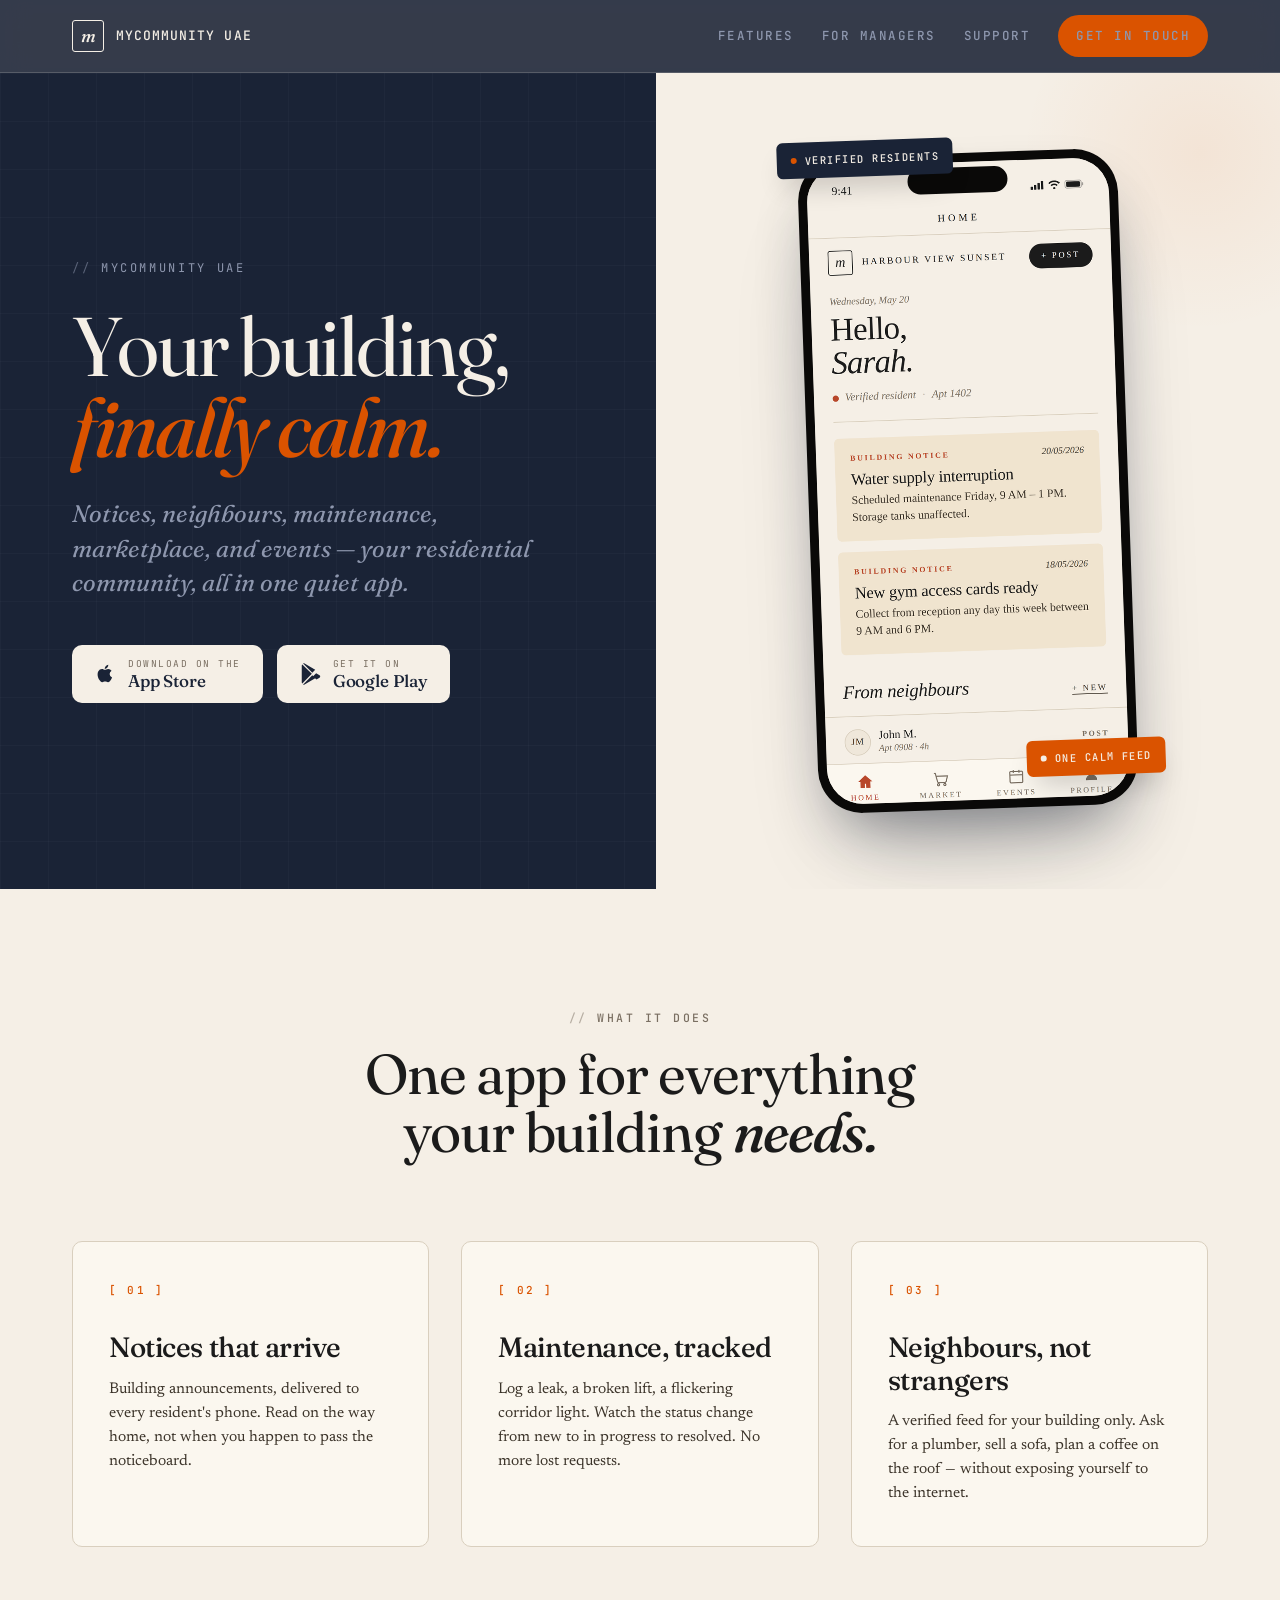
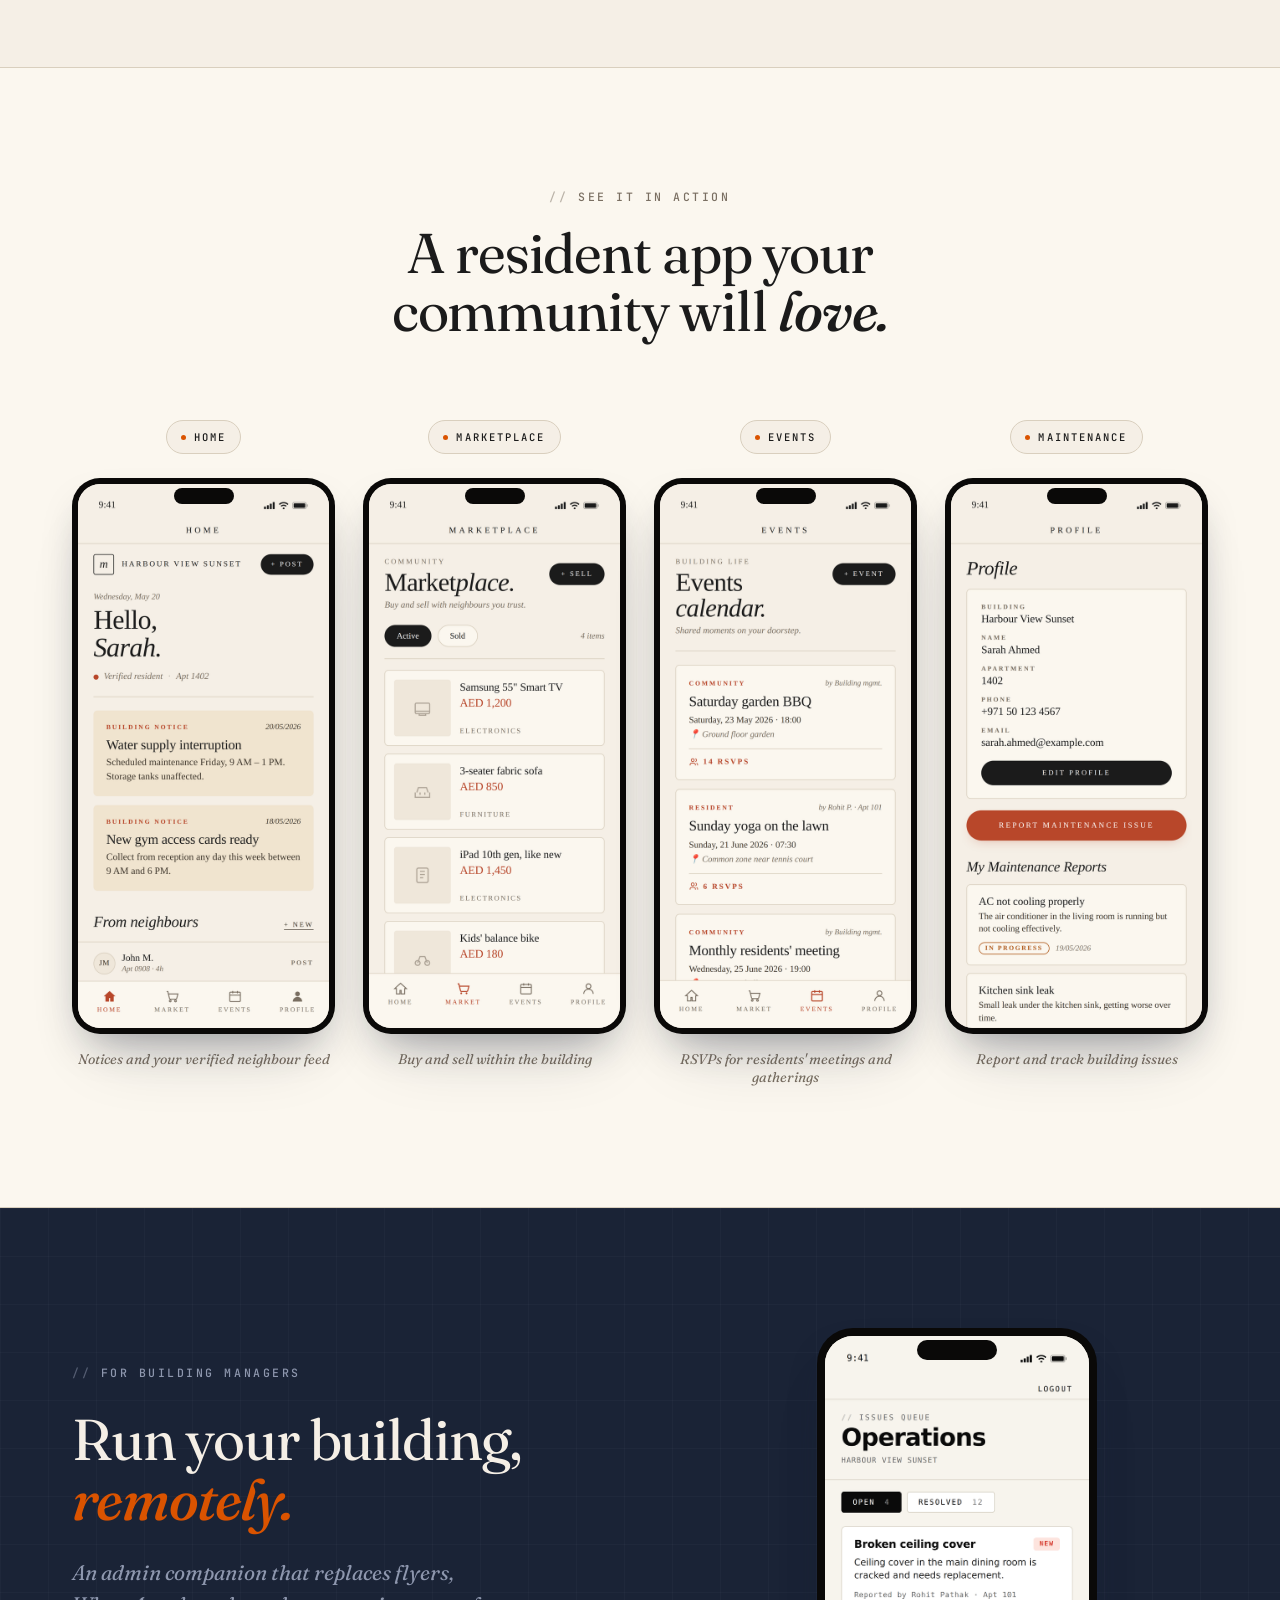
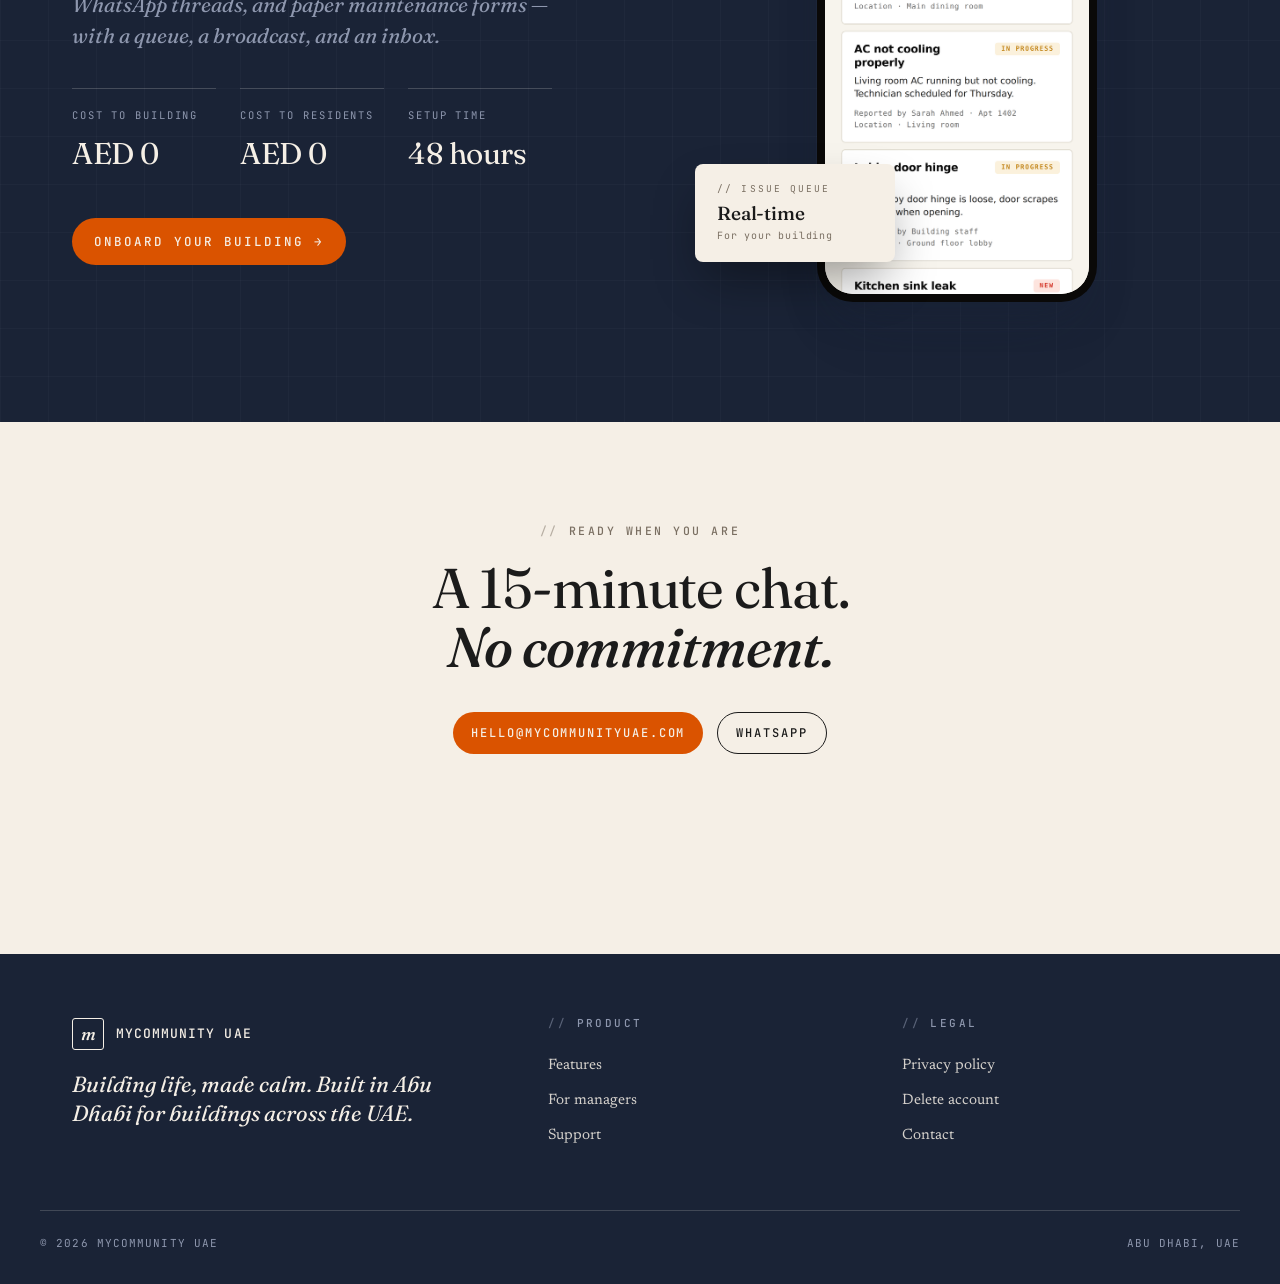
==== index.html @ 938ef139 "Initial MyCommunity UAE static site Co-authored-by: Cursor <cursoragent@cursor.com>" ====
<!doctype html>
<html lang="en">
<head>
<meta charset="utf-8">
<title>MyCommunity UAE — Your building's own app</title>
<meta name="viewport" content="width=device-width,initial-scale=1">
<meta name="description" content="MyC is the resident app for your building. Notices, neighbours, maintenance, and a calmer way to live together. Built in Abu Dhabi for buildings across the UAE.">
<meta property="og:title" content="MyCommunity UAE — Your building's own app">
<meta property="og:description" content="Notices, neighbours, maintenance, and a calmer way to live together.">
<meta property="og:type" content="website">
<meta property="og:url" content="https://www.mycommunityuae.com">
<link rel="icon" href="assets/icons/icon_resident.png">
<link rel="preconnect" href="https://fonts.googleapis.com">
<link rel="preconnect" href="https://fonts.gstatic.com" crossorigin>
<link href="https://fonts.googleapis.com/css2?family=Fraunces:ital,opsz,wght@0,9..144,400;0,9..144,500;0,9..144,600;1,9..144,400;1,9..144,500;1,9..144,600&family=Newsreader:ital,wght@0,400;0,500;0,600;1,400;1,500&family=JetBrains+Mono:wght@400;500;600;700&display=swap" rel="stylesheet">
<link rel="stylesheet" href="assets/styles.css">
<style>
  /* ================================================================
     HERO — split layout: dark left / cream right
     ================================================================ */
  .hero {
    background: var(--navy);
    position: relative;
    overflow: hidden;
  }
  .hero-grid {
    display: grid;
    grid-template-columns: 1.05fr 1fr;
    min-height: 88vh;
  }
  .hero-left {
    background: var(--navy);
    color: var(--cream);
    padding: 80px 56px 80px max(56px, calc((100vw - var(--max-w)) / 2 + 32px));
    display: flex;
    flex-direction: column;
    justify-content: center;
    position: relative;
  }
  /* Subtle grid pattern */
  .hero-left::before {
    content: '';
    position: absolute;
    inset: 0;
    background-image:
      linear-gradient(rgba(255,255,255,0.025) 1px, transparent 1px),
      linear-gradient(90deg, rgba(255,255,255,0.025) 1px, transparent 1px);
    background-size: 48px 48px;
    pointer-events: none;
  }
  .hero-left > * { position: relative; z-index: 1; }

  .hero-eyebrow {
    font-family: var(--mono);
    font-size: 12px;
    letter-spacing: 0.22em;
    color: var(--muted-on-dk);
    text-transform: uppercase;
    margin-bottom: 28px;
  }
  .hero-eyebrow::before { content: '// '; opacity: 0.55; }
  .hero h1 {
    font-family: var(--serif);
    color: var(--cream);
    font-weight: 400;
    font-size: clamp(56px, 6.5vw, 96px);
    line-height: 0.98;
    letter-spacing: -0.025em;
    margin-bottom: 28px;
  }
  .hero h1 em {
    font-style: italic;
    font-weight: 500;
    color: var(--accent);
  }
  .hero-sub {
    font-family: var(--serif);
    font-style: italic;
    font-weight: 400;
    font-size: clamp(20px, 2vw, 24px);
    line-height: 1.45;
    color: var(--muted-on-dk);
    max-width: 480px;
    margin-bottom: 44px;
  }
  .hero-ctas {
    display: flex; gap: 14px; align-items: center; flex-wrap: wrap;
  }
  .store-btn {
    display: inline-flex; align-items: center; gap: 12px;
    background: var(--cream);
    color: var(--navy);
    padding: 14px 22px;
    border-radius: 10px;
    text-decoration: none;
    transition: transform 0.18s var(--ease-out), background 0.18s var(--ease-out);
  }
  .store-btn:hover { background: #fff; transform: translateY(-1px); }
  .store-btn svg { width: 22px; height: 22px; }
  .store-btn .small {
    font-family: var(--mono);
    font-size: 9.5px;
    letter-spacing: 0.16em;
    text-transform: uppercase;
    color: var(--muted);
    line-height: 1;
    margin-bottom: 3px;
  }
  .store-btn .big {
    font-family: var(--serif);
    font-weight: 500;
    font-size: 17px;
    letter-spacing: -0.01em;
    line-height: 1;
  }

  .hero-right {
    background: var(--cream);
    padding: 80px 56px 80px 56px;
    display: flex;
    align-items: center;
    justify-content: center;
    position: relative;
    overflow: hidden;
  }
  .hero-right::before {
    content: '';
    position: absolute;
    top: -100px; right: -100px;
    width: 360px; height: 360px;
    background: radial-gradient(circle, rgba(218, 83, 0, 0.07) 0%, transparent 70%);
    pointer-events: none;
  }
  .phone-display {
    position: relative;
    z-index: 1;
    width: 100%; max-width: 320px;
    aspect-ratio: 1 / 2.05;
    background: #0a0908;
    border-radius: 44px;
    padding: 9px;
    box-shadow:
      0 30px 60px -20px rgba(26, 35, 54, 0.45),
      0 60px 100px -40px rgba(26, 35, 54, 0.3);
    transform: rotate(-2deg);
  }
  .phone-display .phone-inner {
    width: 100%; height: 100%;
    border-radius: 36px;
    overflow: hidden;
    background: var(--cream);
    position: relative;
  }
  .phone-display img {
    width: 100%; height: 100%;
    object-fit: cover;
    object-position: top center;
  }
  .phone-display::before {
    content: '';
    position: absolute;
    top: 14px; left: 50%;
    transform: translateX(-50%);
    width: 100px; height: 26px;
    background: #0a0908;
    border-radius: 16px;
    z-index: 2;
  }

  /* Floating caption tag on the hero phone */
  .phone-caption {
    position: absolute;
    z-index: 3;
    background: var(--navy);
    color: var(--cream);
    padding: 10px 14px;
    border-radius: 6px;
    font-family: var(--mono);
    font-size: 10.5px;
    font-weight: 500;
    letter-spacing: 0.14em;
    text-transform: uppercase;
    box-shadow: 0 14px 28px -10px rgba(0,0,0,0.3);
    display: flex; align-items: center; gap: 8px;
  }
  .phone-caption.tl { top: -16px; left: -20px; }
  .phone-caption.br { bottom: 30px; right: -28px; background: var(--accent); }
  .phone-caption .dot {
    width: 6px; height: 6px;
    background: var(--accent);
    border-radius: 50%;
  }
  .phone-caption.br .dot { background: var(--cream); }

  /* ================================================================
     PILLARS
     ================================================================ */
  .pillars {
    padding: 120px 0;
    background: var(--cream);
  }
  .pillars .section-eyebrow {
    text-align: center;
    margin-bottom: 18px;
  }
  .pillars h2 {
    text-align: center;
    max-width: 780px;
    margin: 0 auto 80px;
  }
  .pillars h2 em { font-style: italic; font-weight: 500; }
  .pillars-grid {
    display: grid;
    grid-template-columns: repeat(3, 1fr);
    gap: 32px;
  }
  .pillar {
    background: var(--paper);
    border: 0.5px solid var(--rule);
    border-radius: 10px;
    padding: 40px 36px;
    position: relative;
    transition: transform 0.25s var(--ease-out), box-shadow 0.25s var(--ease-out);
  }
  .pillar:hover {
    transform: translateY(-4px);
    box-shadow: 0 30px 50px -20px rgba(26, 35, 54, 0.15);
  }
  .pillar-num {
    font-family: var(--mono);
    font-size: 11px;
    letter-spacing: 0.2em;
    color: var(--accent);
    font-weight: 500;
    margin-bottom: 32px;
  }
  .pillar h3 {
    font-family: var(--serif);
    font-size: 28px;
    font-weight: 500;
    letter-spacing: -0.015em;
    margin-bottom: 14px;
    color: var(--ink);
  }
  .pillar p {
    font-family: var(--serif-text);
    font-size: 15.5px;
    line-height: 1.55;
    color: var(--ink-2);
    margin: 0;
  }

  /* ================================================================
     PHONES — side by side with caption tags
     ================================================================ */
  .phones-section {
    padding: 120px 0;
    background: var(--paper);
    border-top: 0.5px solid var(--rule);
    border-bottom: 0.5px solid var(--rule);
  }
  .phones-section .section-eyebrow { text-align: center; margin-bottom: 18px; }
  .phones-section h2 {
    text-align: center;
    max-width: 820px;
    margin: 0 auto 80px;
  }
  .phones-row {
    display: grid;
    grid-template-columns: repeat(4, 1fr);
    gap: 28px;
    max-width: 1140px;
    margin: 0 auto;
  }
  .phone-item {
    display: flex;
    flex-direction: column;
    align-items: center;
  }
  .caption-tag {
    font-family: var(--mono);
    font-size: 10.5px;
    font-weight: 500;
    letter-spacing: 0.2em;
    text-transform: uppercase;
    color: var(--ink);
    background: var(--cream);
    border: 0.5px solid var(--rule);
    padding: 8px 14px;
    border-radius: 100px;
    margin-bottom: 24px;
    display: inline-flex;
    align-items: center;
    gap: 8px;
  }
  .caption-tag .dot {
    width: 5px; height: 5px;
    background: var(--accent);
    border-radius: 50%;
  }
  .phone-mini {
    width: 100%;
    aspect-ratio: 1 / 2.05;
    background: #0a0908;
    border-radius: 28px;
    padding: 6px;
    box-shadow:
      0 20px 40px -15px rgba(26, 35, 54, 0.35),
      0 40px 70px -30px rgba(26, 35, 54, 0.2);
    position: relative;
  }
  .phone-mini .phone-inner {
    width: 100%; height: 100%;
    border-radius: 22px;
    overflow: hidden;
    background: var(--cream);
  }
  .phone-mini img {
    width: 100%; height: 100%;
    object-fit: cover;
    object-position: top center;
  }
  .phone-mini::before {
    content: '';
    position: absolute;
    top: 10px; left: 50%;
    transform: translateX(-50%);
    width: 60px; height: 16px;
    background: #0a0908;
    border-radius: 10px;
    z-index: 2;
  }
  .phone-caption-below {
    font-family: var(--serif);
    font-style: italic;
    font-size: 14px;
    color: var(--muted);
    text-align: center;
    margin-top: 16px;
    line-height: 1.3;
  }

  /* ================================================================
     MANAGERS — building manager pitch
     ================================================================ */
  .managers {
    background: var(--navy);
    color: var(--cream);
    padding: 120px 0;
    position: relative;
    overflow: hidden;
  }
  .managers::before {
    content: '';
    position: absolute;
    inset: 0;
    background-image:
      linear-gradient(rgba(255,255,255,0.025) 1px, transparent 1px),
      linear-gradient(90deg, rgba(255,255,255,0.025) 1px, transparent 1px);
    background-size: 48px 48px;
    pointer-events: none;
  }
  .managers .wrap {
    position: relative;
    z-index: 1;
    display: grid;
    grid-template-columns: 1.1fr 1fr;
    gap: 80px;
    align-items: center;
  }
  .managers-eyebrow {
    color: var(--muted-on-dk);
    margin-bottom: 28px;
  }
  .managers h2 {
    color: var(--cream);
    font-size: clamp(40px, 4.5vw, 60px);
    margin-bottom: 28px;
  }
  .managers h2 em { color: var(--accent); font-style: italic; font-weight: 500; }
  .managers .lede {
    font-family: var(--serif);
    font-style: italic;
    font-size: 21px;
    line-height: 1.5;
    color: var(--muted-on-dk);
    margin-bottom: 36px;
    max-width: 480px;
  }
  .managers-stats {
    display: grid;
    grid-template-columns: repeat(3, 1fr);
    gap: 24px;
    margin-bottom: 40px;
    max-width: 480px;
  }
  .stat {
    border-top: 0.5px solid var(--rule-on-dk);
    padding-top: 18px;
  }
  .stat-label {
    font-family: var(--mono);
    font-size: 10.5px;
    letter-spacing: 0.18em;
    text-transform: uppercase;
    color: var(--muted-on-dk);
    margin-bottom: 8px;
  }
  .stat-value {
    font-family: var(--serif);
    font-weight: 400;
    font-size: 30px;
    color: var(--cream);
    letter-spacing: -0.015em;
  }
  .managers-cta {
    display: flex; gap: 14px; flex-wrap: wrap;
  }
  .managers-cta .btn-primary {
    padding: 14px 22px;
    font-size: 12.5px;
  }

  /* The admin app side */
  .admin-display {
    position: relative;
    display: flex;
    justify-content: center;
  }
  .admin-display .phone-mini {
    width: 80%;
    max-width: 280px;
    border-radius: 36px;
    padding: 8px;
  }
  .admin-display .phone-mini .phone-inner { border-radius: 28px; }
  .admin-display .phone-mini::before { width: 80px; height: 20px; top: 12px; }
  .admin-card-float {
    position: absolute;
    bottom: 40px;
    left: -10px;
    background: var(--cream);
    color: var(--ink);
    padding: 18px 22px;
    border-radius: 8px;
    box-shadow: 0 24px 50px -10px rgba(0,0,0,0.4);
    font-family: var(--mono);
    z-index: 2;
    min-width: 200px;
  }
  .admin-card-float .l {
    font-size: 9.5px;
    letter-spacing: 0.22em;
    text-transform: uppercase;
    color: var(--muted);
    margin-bottom: 6px;
  }
  .admin-card-float .v {
    font-family: var(--serif);
    font-size: 19px;
    font-weight: 500;
    letter-spacing: -0.01em;
    color: var(--ink);
    line-height: 1.1;
    margin-bottom: 4px;
  }
  .admin-card-float .d {
    font-size: 10px;
    letter-spacing: 0.08em;
    color: var(--muted);
  }

  /* ================================================================
     CTA STRIP
     ================================================================ */
  .cta-strip {
    background: var(--cream);
    padding: 100px 0;
    text-align: center;
  }
  .cta-strip .eyebrow { display: block; margin-bottom: 20px; }
  .cta-strip h2 {
    max-width: 720px;
    margin: 0 auto 36px;
  }
  .cta-strip .btns {
    display: inline-flex; gap: 14px; flex-wrap: wrap; justify-content: center;
  }

  /* ================================================================
     RESPONSIVE
     ================================================================ */
  @media (max-width: 980px) {
    .hero-grid { grid-template-columns: 1fr; }
    .hero-left { padding: 64px var(--gutter); }
    .hero-right { padding: 80px var(--gutter); }
    .pillars-grid { grid-template-columns: 1fr; gap: 20px; }
    .phones-row { grid-template-columns: repeat(2, 1fr); gap: 20px; }
    .managers .wrap { grid-template-columns: 1fr; gap: 60px; }
    .admin-display .phone-mini { max-width: 240px; }
  }
  @media (max-width: 540px) {
    .phones-row { grid-template-columns: 1fr; max-width: 280px; }
    .phone-caption.tl { top: -10px; left: -8px; font-size: 9.5px; padding: 8px 11px; }
    .phone-caption.br { bottom: 20px; right: -8px; font-size: 9.5px; padding: 8px 11px; }
    .managers-stats { grid-template-columns: 1fr 1fr; }
    .pillars, .phones-section, .managers, .cta-strip { padding: 80px 0; }
  }
</style>
</head>
<body>

<!-- HEADER -->
<header class="site-header on-dark">
  <div class="wrap">
    <a href="/" class="brand">
      <div class="brand-mark"><em>m</em></div>
      <div class="brand-text">MyCommunity&nbsp;UAE</div>
    </a>
    <nav class="nav">
      <a href="#features">Features</a>
      <a href="#managers">For managers</a>
      <a href="/support.html">Support</a>
      <a href="mailto:hello@mycommunityuae.com" class="btn btn-primary">Get in touch</a>
    </nav>
  </div>
</header>

<!-- HERO -->
<section class="hero">
  <div class="hero-grid">
    <div class="hero-left">
      <div class="hero-eyebrow">MyCommunity UAE</div>
      <h1>Your building,<br><em>finally calm.</em></h1>
      <p class="hero-sub">Notices, neighbours, maintenance, marketplace, and events — your residential community, all in one quiet app.</p>
      <div class="hero-ctas">
        <a href="#" class="store-btn">
          <svg viewBox="0 0 24 24" fill="currentColor"><path d="M17.05 12.04a4.4 4.4 0 0 1 2.1-3.68 4.5 4.5 0 0 0-3.55-1.92c-1.5-.15-2.92.88-3.68.88-.78 0-1.94-.87-3.2-.85a4.72 4.72 0 0 0-3.97 2.42c-1.7 2.96-.43 7.33 1.22 9.73.81 1.18 1.77 2.5 3.03 2.45 1.22-.05 1.68-.78 3.16-.78s1.9.78 3.2.75c1.32-.02 2.16-1.19 2.96-2.38a10.7 10.7 0 0 0 1.36-2.77 4.27 4.27 0 0 1-2.63-3.85zm-2.46-7.06A4.3 4.3 0 0 0 15.6 2a4.4 4.4 0 0 0-2.85 1.47 4.1 4.1 0 0 0-1.04 2.95 3.65 3.65 0 0 0 2.88-1.44z"/></svg>
          <div>
            <div class="small">Download on the</div>
            <div class="big">App Store</div>
          </div>
        </a>
        <a href="#" class="store-btn">
          <svg viewBox="0 0 24 24" fill="currentColor"><path d="M3.6 1.7a1.6 1.6 0 0 0-.6 1.3v18c0 .5.2 1 .6 1.3l10.4-10.6L3.6 1.7zM14.5 13.4l3.2 3.2-12.1 7c-.4.2-.9.2-1.3 0l10.2-10.2zM18.7 11.3l3.7 2.1c1 .6 1 2 0 2.6L19 18.1l-3.6-3.6 3.3-3.2zM14.5 10.6 4.3 .4c.4-.2.9-.2 1.3 0l12.1 7-3.2 3.2z"/></svg>
          <div>
            <div class="small">Get it on</div>
            <div class="big">Google Play</div>
          </div>
        </a>
      </div>
    </div>
    <div class="hero-right">
      <div class="phone-display">
        <div class="phone-caption tl"><span class="dot"></span>Verified residents</div>
        <div class="phone-inner">
          <img src="assets/screens/01_home.png" alt="MyC home screen">
        </div>
        <div class="phone-caption br"><span class="dot"></span>One calm feed</div>
      </div>
    </div>
  </div>
</section>

<!-- PILLARS -->
<section class="pillars" id="features">
  <div class="wrap">
    <div class="section-eyebrow eyebrow">What it does</div>
    <h2>One app for everything<br>your building <em>needs.</em></h2>
    <div class="pillars-grid">
      <div class="pillar">
        <div class="pillar-num">[ 01 ]</div>
        <h3>Notices that arrive</h3>
        <p>Building announcements, delivered to every resident's phone. Read on the way home, not when you happen to pass the noticeboard.</p>
      </div>
      <div class="pillar">
        <div class="pillar-num">[ 02 ]</div>
        <h3>Maintenance, tracked</h3>
        <p>Log a leak, a broken lift, a flickering corridor light. Watch the status change from new to in&nbsp;progress to resolved. No more lost requests.</p>
      </div>
      <div class="pillar">
        <div class="pillar-num">[ 03 ]</div>
        <h3>Neighbours, not strangers</h3>
        <p>A verified feed for your building only. Ask for a plumber, sell a sofa, plan a coffee on the roof — without exposing yourself to the internet.</p>
      </div>
    </div>
  </div>
</section>

<!-- PHONES -->
<section class="phones-section">
  <div class="wrap">
    <div class="section-eyebrow eyebrow">See it in action</div>
    <h2>A resident app your<br>community will <em>love.</em></h2>
    <div class="phones-row">
      <div class="phone-item">
        <div class="caption-tag"><span class="dot"></span>Home</div>
        <div class="phone-mini">
          <div class="phone-inner"><img src="assets/screens/01_home.png" alt="Home"></div>
        </div>
        <div class="phone-caption-below">Notices and your verified neighbour feed</div>
      </div>
      <div class="phone-item">
        <div class="caption-tag"><span class="dot"></span>Marketplace</div>
        <div class="phone-mini">
          <div class="phone-inner"><img src="assets/screens/02_market.png" alt="Marketplace"></div>
        </div>
        <div class="phone-caption-below">Buy and sell within the building</div>
      </div>
      <div class="phone-item">
        <div class="caption-tag"><span class="dot"></span>Events</div>
        <div class="phone-mini">
          <div class="phone-inner"><img src="assets/screens/03_events.png" alt="Events"></div>
        </div>
        <div class="phone-caption-below">RSVPs for residents' meetings and gatherings</div>
      </div>
      <div class="phone-item">
        <div class="caption-tag"><span class="dot"></span>Maintenance</div>
        <div class="phone-mini">
          <div class="phone-inner"><img src="assets/screens/04_profile.png" alt="Profile and maintenance"></div>
        </div>
        <div class="phone-caption-below">Report and track building issues</div>
      </div>
    </div>
  </div>
</section>

<!-- MANAGERS -->
<section class="managers" id="managers">
  <div class="wrap">
    <div>
      <div class="eyebrow on-dark managers-eyebrow">For building managers</div>
      <h2>Run your building, <em>remotely.</em></h2>
      <p class="lede">An admin companion that replaces flyers, WhatsApp threads, and paper maintenance forms — with a queue, a broadcast, and an inbox.</p>
      <div class="managers-stats">
        <div class="stat">
          <div class="stat-label">Cost to building</div>
          <div class="stat-value">AED 0</div>
        </div>
        <div class="stat">
          <div class="stat-label">Cost to residents</div>
          <div class="stat-value">AED 0</div>
        </div>
        <div class="stat">
          <div class="stat-label">Setup time</div>
          <div class="stat-value">48 hours</div>
        </div>
      </div>
      <div class="managers-cta">
        <a href="mailto:hello@mycommunityuae.com?subject=MyC%20onboarding%20for%20our%20building" class="btn btn-primary">Onboard your building →</a>
      </div>
    </div>
    <div class="admin-display">
      <div class="phone-mini">
        <div class="phone-inner"><img src="assets/screens/06_admin_issues.png" alt="Admin issue tracking"></div>
      </div>
      <div class="admin-card-float">
        <div class="l">// Issue queue</div>
        <div class="v">Real-time</div>
        <div class="d">For your building</div>
      </div>
    </div>
  </div>
</section>

<!-- CTA -->
<section class="cta-strip">
  <div class="wrap">
    <div class="eyebrow">Ready when you are</div>
    <h2>A 15-minute chat.<br><em>No commitment.</em></h2>
    <div class="btns">
      <a href="mailto:hello@mycommunityuae.com" class="btn btn-primary">hello@mycommunityuae.com</a>
      <a href="https://wa.me/971567874381" class="btn btn-ghost">WhatsApp</a>
    </div>
  </div>
</section>

<!-- FOOTER -->
<footer class="site-footer">
  <div class="wrap">
    <div>
      <a href="/" class="footer-brand">
        <div class="brand-mark"><em>m</em></div>
        <div class="brand-text">MyCommunity&nbsp;UAE</div>
      </a>
      <p class="footer-tagline">Building life, made calm. Built in Abu Dhabi for buildings across the UAE.</p>
    </div>
    <div class="footer-col">
      <h4>Product</h4>
      <a href="#features">Features</a>
      <a href="#managers">For managers</a>
      <a href="/support.html">Support</a>
    </div>
    <div class="footer-col">
      <h4>Legal</h4>
      <a href="/privacy.html">Privacy policy</a>
      <a href="/delete-account.html">Delete account</a>
      <a href="mailto:hello@mycommunityuae.com">Contact</a>
    </div>
  </div>
  <div class="footer-bottom">
    <span>© 2026 MyCommunity UAE</span>
    <span>Abu Dhabi, UAE</span>
  </div>
</footer>

</body>
</html>
---- assets/styles.css ----
/* ================================================================
   MyCommunity UAE — Site Styles
   Editorial layout · Fraunces serif · JetBrains Mono accents
   ================================================================ */

:root {
  /* Brand palette (flyer-derived) */
  --navy:        #1A2336;
  --navy-2:      #232E48;
  --cream:       #F5EFE6;
  --cream-2:     #EFE7DA;
  --paper:       #FBF7EF;
  --ink:         #1B1B1B;
  --ink-2:       #3C342A;
  --muted:       #7A6F62;
  --muted-on-dk: #8E97AE;
  --rule:        #D9CFBE;
  --rule-on-dk:  rgba(245, 239, 230, 0.18);
  --accent:      #DA5300;
  --accent-2:    #B8472A;

  /* Typography */
  --serif:       'Fraunces', 'Newsreader', Georgia, serif;
  --serif-text:  'Newsreader', Georgia, serif;
  --mono:        'JetBrains Mono', 'IBM Plex Mono', ui-monospace, monospace;

  /* Layout */
  --max-w:       1200px;
  --gutter:      32px;

  /* Easing */
  --ease-out:    cubic-bezier(0.16, 1, 0.3, 1);
}

/* ----- Reset ----- */
*, *::before, *::after { box-sizing: border-box; }
html { -webkit-text-size-adjust: 100%; scroll-behavior: smooth; }
body {
  margin: 0;
  background: var(--cream);
  color: var(--ink);
  font-family: var(--serif-text);
  font-size: 17px;
  line-height: 1.55;
  -webkit-font-smoothing: antialiased;
  text-rendering: optimizeLegibility;
}
img { max-width: 100%; height: auto; display: block; }
a { color: inherit; }
button { font: inherit; cursor: pointer; }

/* ----- Type ----- */
.eyebrow {
  font-family: var(--mono);
  font-size: 11.5px;
  font-weight: 500;
  letter-spacing: 0.22em;
  text-transform: uppercase;
  color: var(--muted);
}
.eyebrow::before { content: '// '; opacity: 0.5; }
.eyebrow.on-dark { color: var(--muted-on-dk); }

h1, h2, h3, h4 {
  font-family: var(--serif);
  font-weight: 400;
  letter-spacing: -0.02em;
  line-height: 1.04;
  margin: 0;
  color: inherit;
}
h1 { font-size: clamp(48px, 6vw, 84px); }
h2 { font-size: clamp(36px, 4.5vw, 56px); }
h3 { font-size: clamp(22px, 2.4vw, 30px); letter-spacing: -0.01em; line-height: 1.15; }
h1 em, h2 em, h3 em { font-style: italic; font-weight: 500; }

p { margin: 0; }

/* ----- Container ----- */
.wrap {
  max-width: var(--max-w);
  margin: 0 auto;
  padding: 0 var(--gutter);
}

/* ================================================================
   HEADER
   ================================================================ */
.site-header {
  position: sticky; top: 0;
  z-index: 50;
  background: rgba(245, 239, 230, 0.88);
  backdrop-filter: saturate(180%) blur(14px);
  -webkit-backdrop-filter: saturate(180%) blur(14px);
  border-bottom: 0.5px solid var(--rule);
}
.site-header.on-dark {
  background: rgba(26, 35, 54, 0.88);
  border-bottom-color: var(--rule-on-dk);
}
.site-header .wrap {
  display: flex;
  align-items: center;
  height: 72px;
  gap: 28px;
}
.brand {
  display: flex; align-items: center; gap: 12px;
  text-decoration: none;
  color: var(--ink);
}
.site-header.on-dark .brand { color: var(--cream); }
.brand-mark {
  width: 32px; height: 32px;
  border: 1.4px solid currentColor;
  border-radius: 3px;
  display: flex; align-items: center; justify-content: center;
  font-family: var(--serif);
  font-style: italic;
  font-weight: 500;
  font-size: 17px;
}
.brand-text {
  font-family: var(--mono);
  font-size: 13px;
  font-weight: 500;
  letter-spacing: 0.08em;
  text-transform: uppercase;
}
.nav { margin-left: auto; display: flex; align-items: center; gap: 28px; }
.nav a {
  font-family: var(--mono);
  font-size: 12.5px;
  font-weight: 500;
  letter-spacing: 0.12em;
  text-transform: uppercase;
  color: var(--ink-2);
  text-decoration: none;
  transition: color 0.18s var(--ease-out);
}
.site-header.on-dark .nav a { color: var(--muted-on-dk); }
.nav a:hover { color: var(--accent); }

.btn {
  display: inline-flex; align-items: center; gap: 8px;
  font-family: var(--mono);
  font-size: 12px;
  font-weight: 500;
  letter-spacing: 0.16em;
  text-transform: uppercase;
  padding: 11px 18px;
  border-radius: 100px;
  text-decoration: none;
  transition: transform 0.18s var(--ease-out), background 0.18s var(--ease-out);
  border: none;
}
.btn-primary {
  background: var(--accent);
  color: var(--cream);
}
.btn-primary:hover { background: var(--accent-2); }
.btn-ghost {
  background: transparent;
  color: inherit;
  border: 1px solid currentColor;
}
.btn-ghost:hover { background: rgba(0,0,0,0.05); }
.btn:hover { transform: translateY(-1px); }

/* ================================================================
   FOOTER
   ================================================================ */
.site-footer {
  background: var(--navy);
  color: var(--cream);
  padding: 64px 0 32px;
  margin-top: 100px;
}
.site-footer .wrap {
  display: grid;
  grid-template-columns: 1.4fr 1fr 1fr;
  gap: 48px;
  align-items: flex-start;
}
.footer-brand {
  display: flex; align-items: center; gap: 12px;
  color: var(--cream);
  text-decoration: none;
  margin-bottom: 20px;
}
.footer-tagline {
  font-family: var(--serif);
  font-style: italic;
  font-size: 22px;
  line-height: 1.3;
  color: var(--cream);
  max-width: 360px;
  margin: 0 0 24px;
}
.footer-col h4 {
  font-family: var(--mono);
  font-size: 11px;
  font-weight: 500;
  letter-spacing: 0.22em;
  text-transform: uppercase;
  color: var(--muted-on-dk);
  margin: 0 0 18px;
}
.footer-col h4::before { content: '// '; opacity: 0.55; }
.footer-col a {
  display: block;
  font-family: var(--serif-text);
  font-size: 15px;
  color: var(--cream);
  text-decoration: none;
  padding: 6px 0;
  opacity: 0.85;
  transition: opacity 0.18s var(--ease-out), color 0.18s var(--ease-out);
}
.footer-col a:hover { opacity: 1; color: var(--accent); }
.footer-bottom {
  border-top: 0.5px solid var(--rule-on-dk);
  margin: 56px var(--gutter) 0;
  padding: 24px 0 0;
  display: flex;
  justify-content: space-between;
  font-family: var(--mono);
  font-size: 11px;
  letter-spacing: 0.1em;
  color: var(--muted-on-dk);
  text-transform: uppercase;
  max-width: var(--max-w);
  margin-left: auto;
  margin-right: auto;
}

/* ================================================================
   CONTENT PAGES (privacy, support, delete-account)
   ================================================================ */
.content-page {
  padding: 64px 0 32px;
}
.content-page .page-head {
  max-width: 760px;
  margin: 0 auto 56px;
  text-align: left;
}
.content-page .page-head .eyebrow { display: block; margin-bottom: 18px; }
.content-page h1 {
  font-size: clamp(40px, 5vw, 64px);
}
.content-page .page-head .lede {
  font-family: var(--serif);
  font-style: italic;
  font-size: 22px;
  line-height: 1.4;
  color: var(--muted);
  margin-top: 18px;
  max-width: 620px;
}

.prose {
  max-width: 720px;
  margin: 0 auto;
  font-size: 17px;
  line-height: 1.7;
  color: var(--ink-2);
}
.prose h2 {
  font-family: var(--serif);
  font-size: 28px;
  letter-spacing: -0.015em;
  margin: 56px 0 18px;
  color: var(--ink);
}
.prose h2:first-child { margin-top: 0; }
.prose h3 {
  font-family: var(--serif);
  font-size: 20px;
  font-weight: 500;
  margin: 32px 0 12px;
  color: var(--ink);
}
.prose p { margin: 0 0 18px; }
.prose strong { color: var(--ink); font-weight: 600; }
.prose ul { margin: 0 0 22px; padding-left: 22px; }
.prose ul li { margin-bottom: 10px; }
.prose ul li::marker { color: var(--accent); }
.prose a { color: var(--accent); text-decoration: underline; text-decoration-thickness: 1px; text-underline-offset: 3px; }
.prose a:hover { color: var(--accent-2); }
.prose hr {
  border: none;
  border-top: 0.5px solid var(--rule);
  margin: 56px 0;
}
.prose .last-updated {
  font-family: var(--mono);
  font-size: 12px;
  letter-spacing: 0.06em;
  color: var(--muted);
  margin-top: 56px;
  padding-top: 24px;
  border-top: 0.5px solid var(--rule);
}

.contact-card {
  background: var(--paper);
  border: 0.5px solid var(--rule);
  border-radius: 6px;
  padding: 28px 32px;
  margin: 32px 0;
}
.contact-card h3 {
  font-family: var(--serif);
  font-style: italic;
  font-size: 22px;
  margin-bottom: 14px;
  color: var(--ink);
}
.contact-card .row {
  display: flex;
  padding: 6px 0;
  font-size: 15.5px;
}
.contact-card .row .lbl {
  font-family: var(--mono);
  font-size: 11px;
  letter-spacing: 0.16em;
  text-transform: uppercase;
  color: var(--muted);
  width: 100px;
  flex-shrink: 0;
  padding-top: 4px;
}
.contact-card .row .val { color: var(--ink); }

/* ================================================================
   RESPONSIVE
   ================================================================ */
@media (max-width: 860px) {
  :root { --gutter: 22px; }
  .nav { gap: 18px; }
  .nav a:not(.btn) { display: none; }
  .site-footer .wrap {
    grid-template-columns: 1fr;
    gap: 40px;
  }
  .footer-bottom {
    flex-direction: column;
    gap: 8px;
  }
}
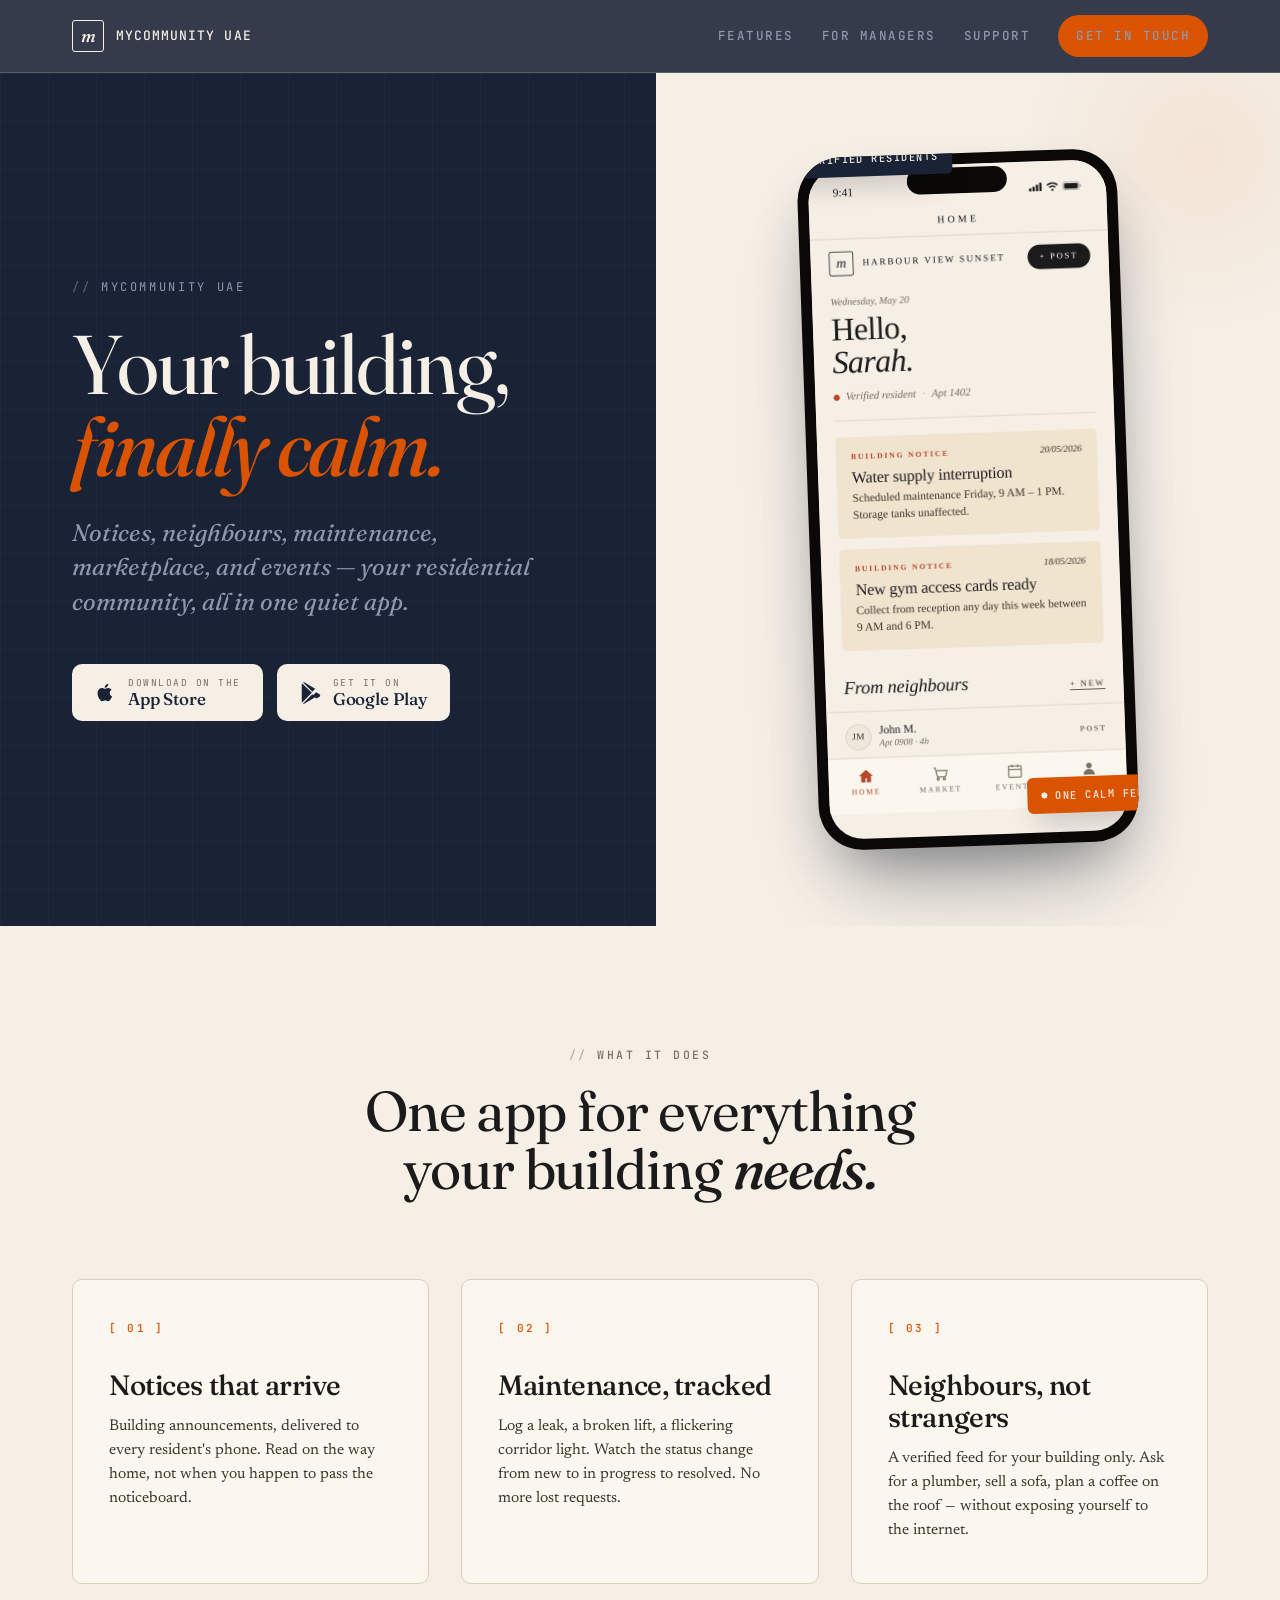
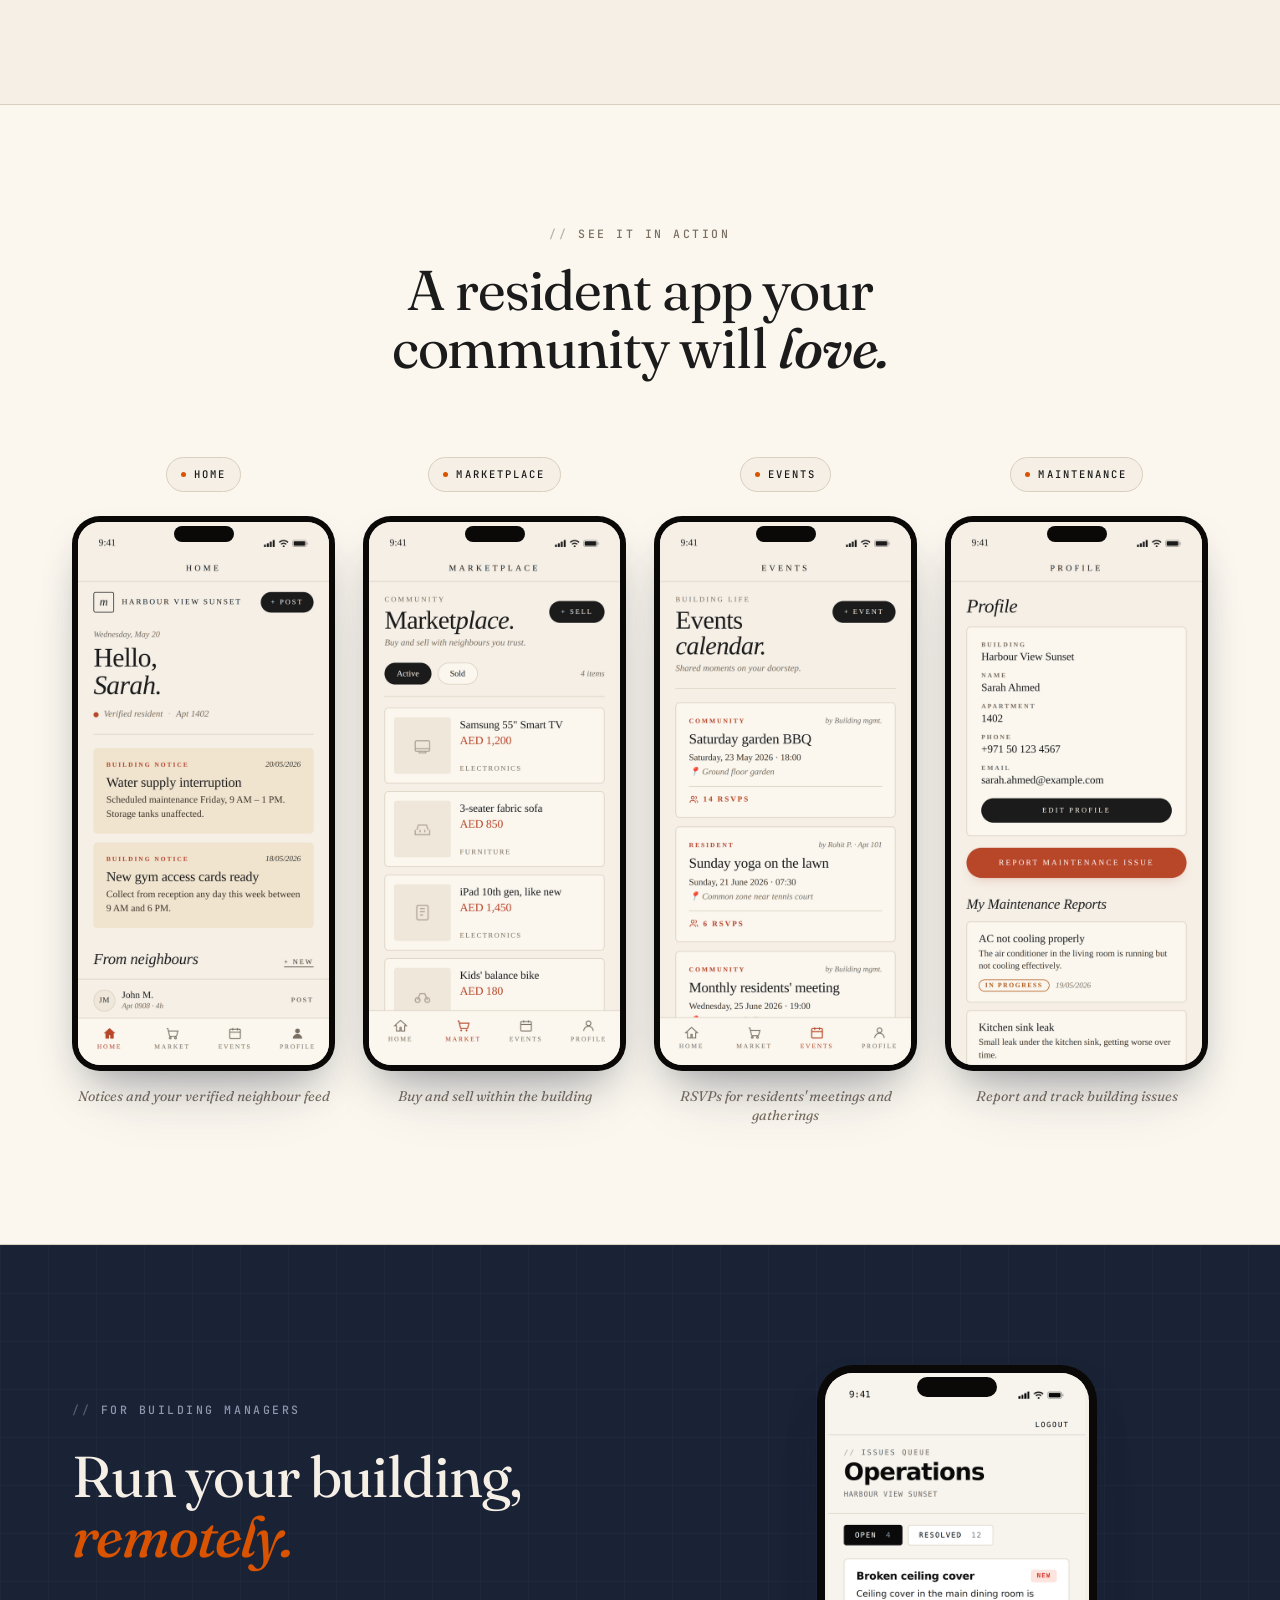
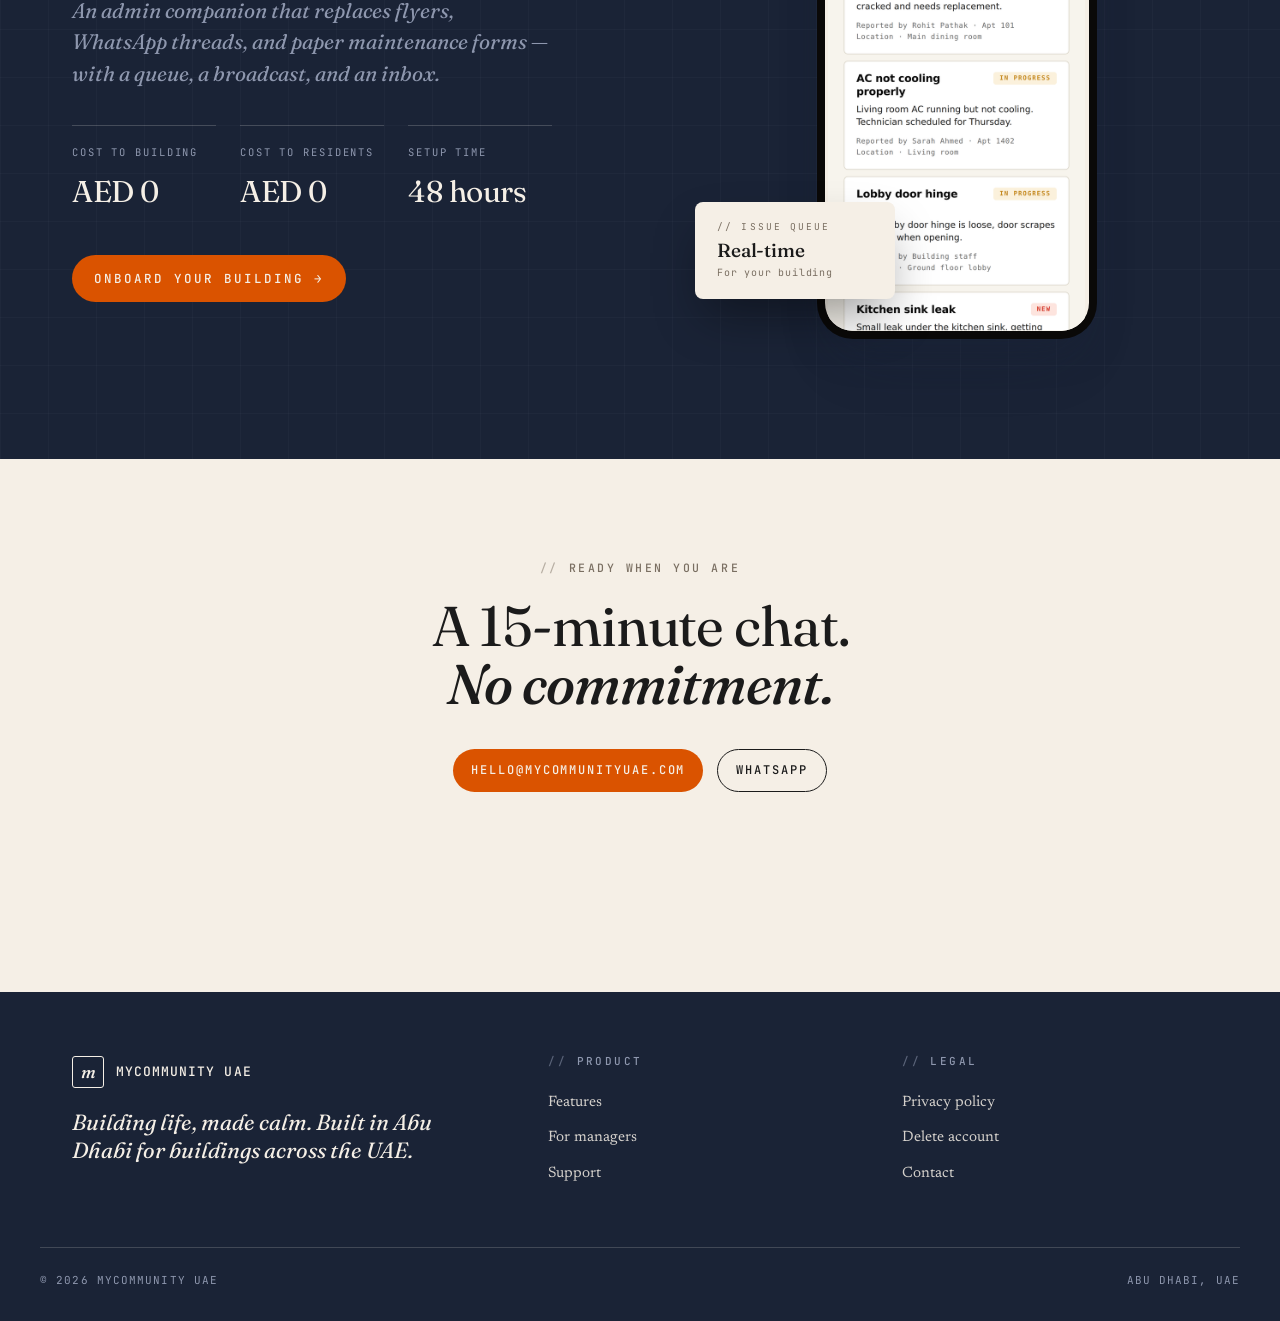
==== commit e0271f21: "Update support copy and fix phone screenshot fit Adjust hours and onboarding text on support page; u" ====
--- a/index.html
+++ b/index.html
@@ -135,10 +135,11 @@
     position: relative;
     z-index: 1;
     width: 100%; max-width: 320px;
-    aspect-ratio: 1 / 2.05;
+    aspect-ratio: 600 / 1300;
     background: #0a0908;
     border-radius: 44px;
-    padding: 9px;
+    padding: 11px;
+    overflow: hidden;
     box-shadow:
       0 30px 60px -20px rgba(26, 35, 54, 0.45),
       0 60px 100px -40px rgba(26, 35, 54, 0.3);
@@ -146,14 +147,19 @@
   }
   .phone-display .phone-inner {
     width: 100%; height: 100%;
-    border-radius: 36px;
+    border-radius: 34px;
     overflow: hidden;
     background: var(--cream);
     position: relative;
+    display: flex;
+    align-items: flex-start;
+    justify-content: center;
   }
   .phone-display img {
-    width: 100%; height: 100%;
-    object-fit: cover;
+    display: block;
+    width: 100%;
+    height: 100%;
+    object-fit: contain;
     object-position: top center;
   }
   .phone-display::before {
@@ -316,8 +322,9 @@
     background: var(--cream);
   }
   .phone-mini img {
+    display: block;
     width: 100%; height: 100%;
-    object-fit: cover;
+    object-fit: contain;
     object-position: top center;
   }
   .phone-mini::before {
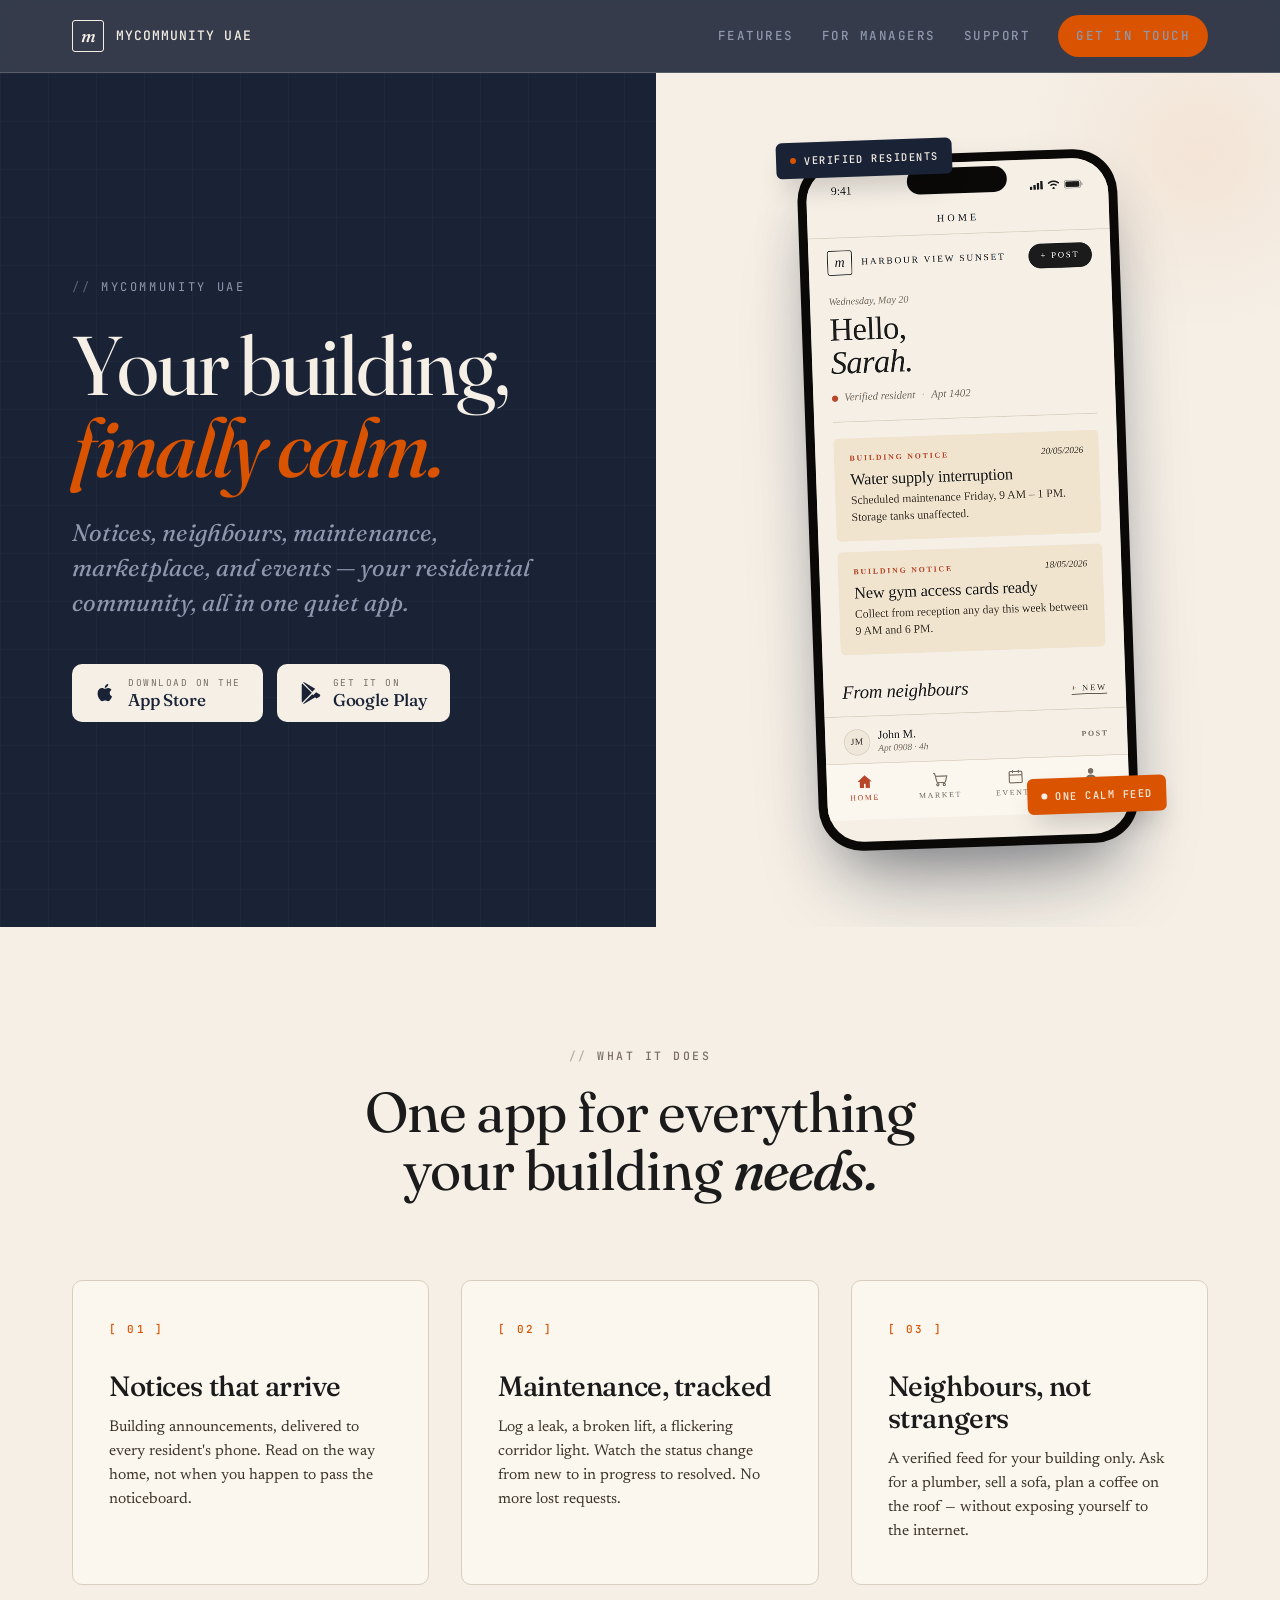
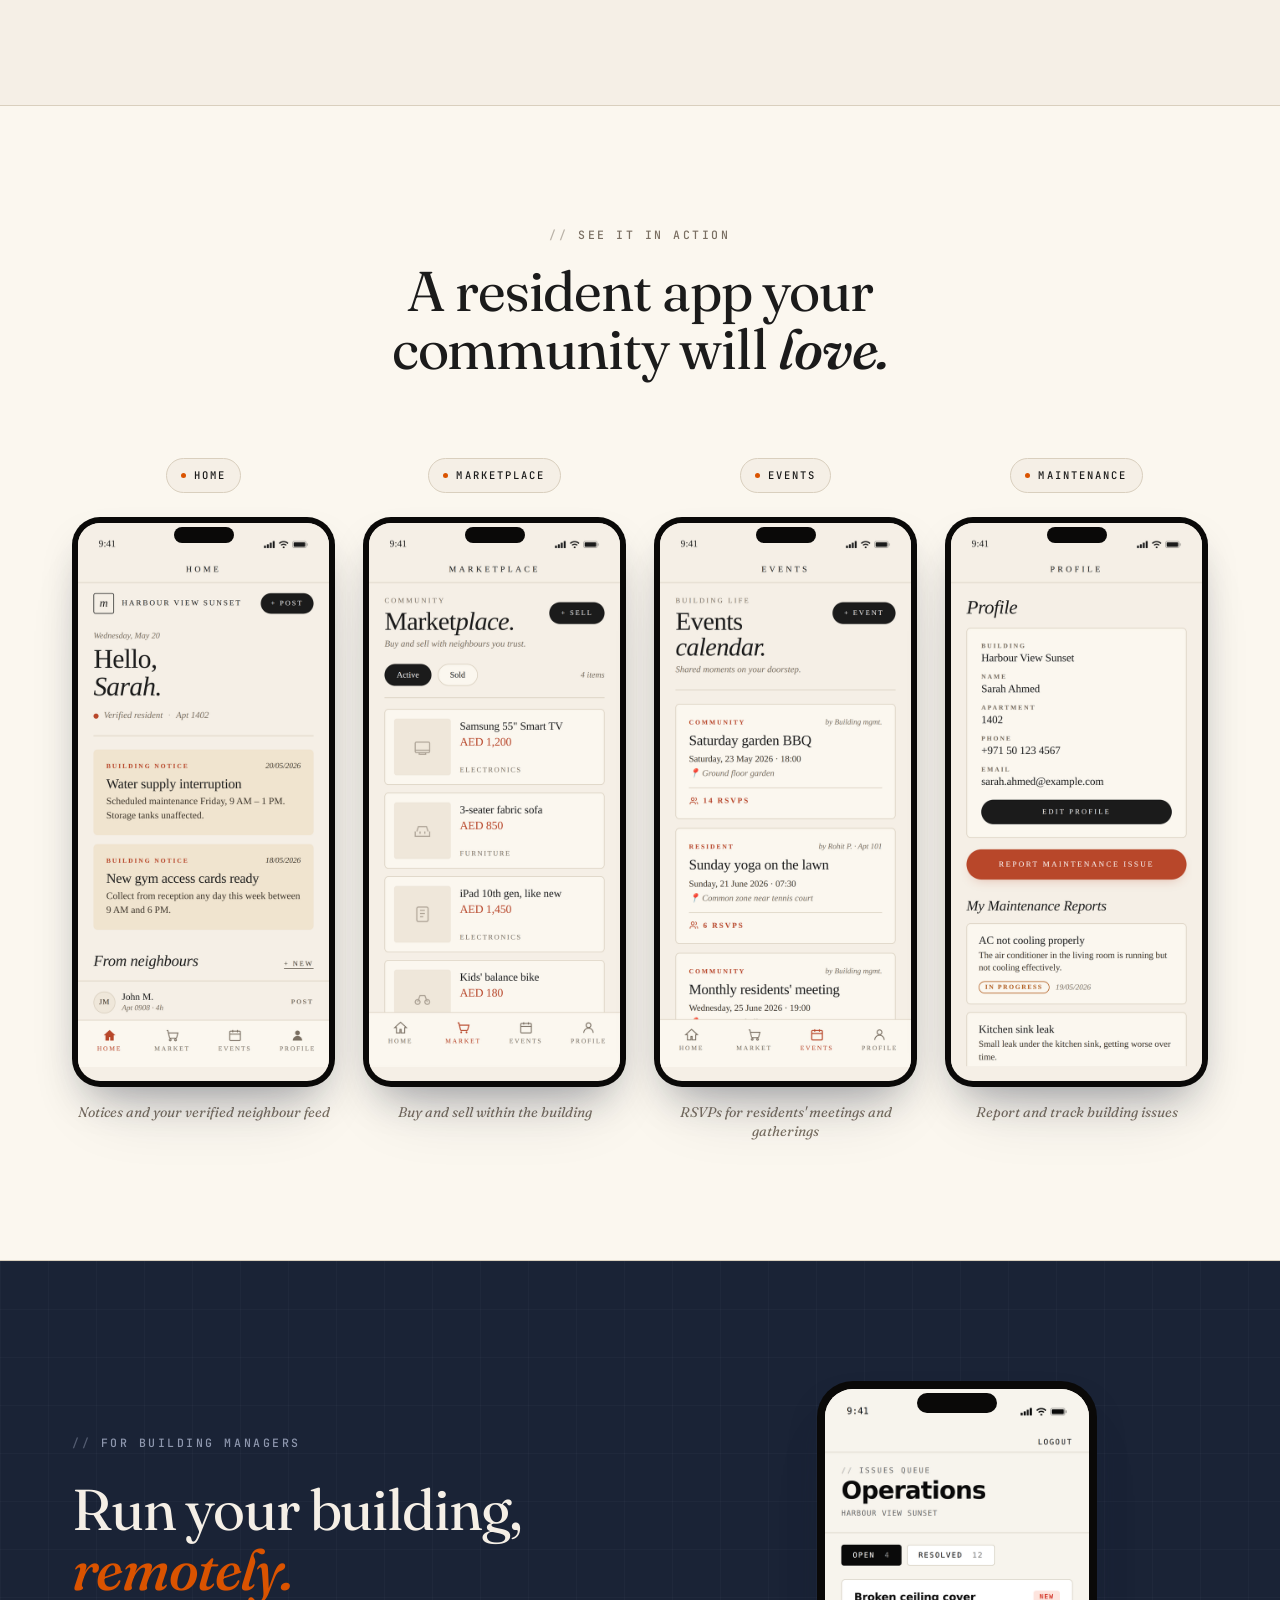
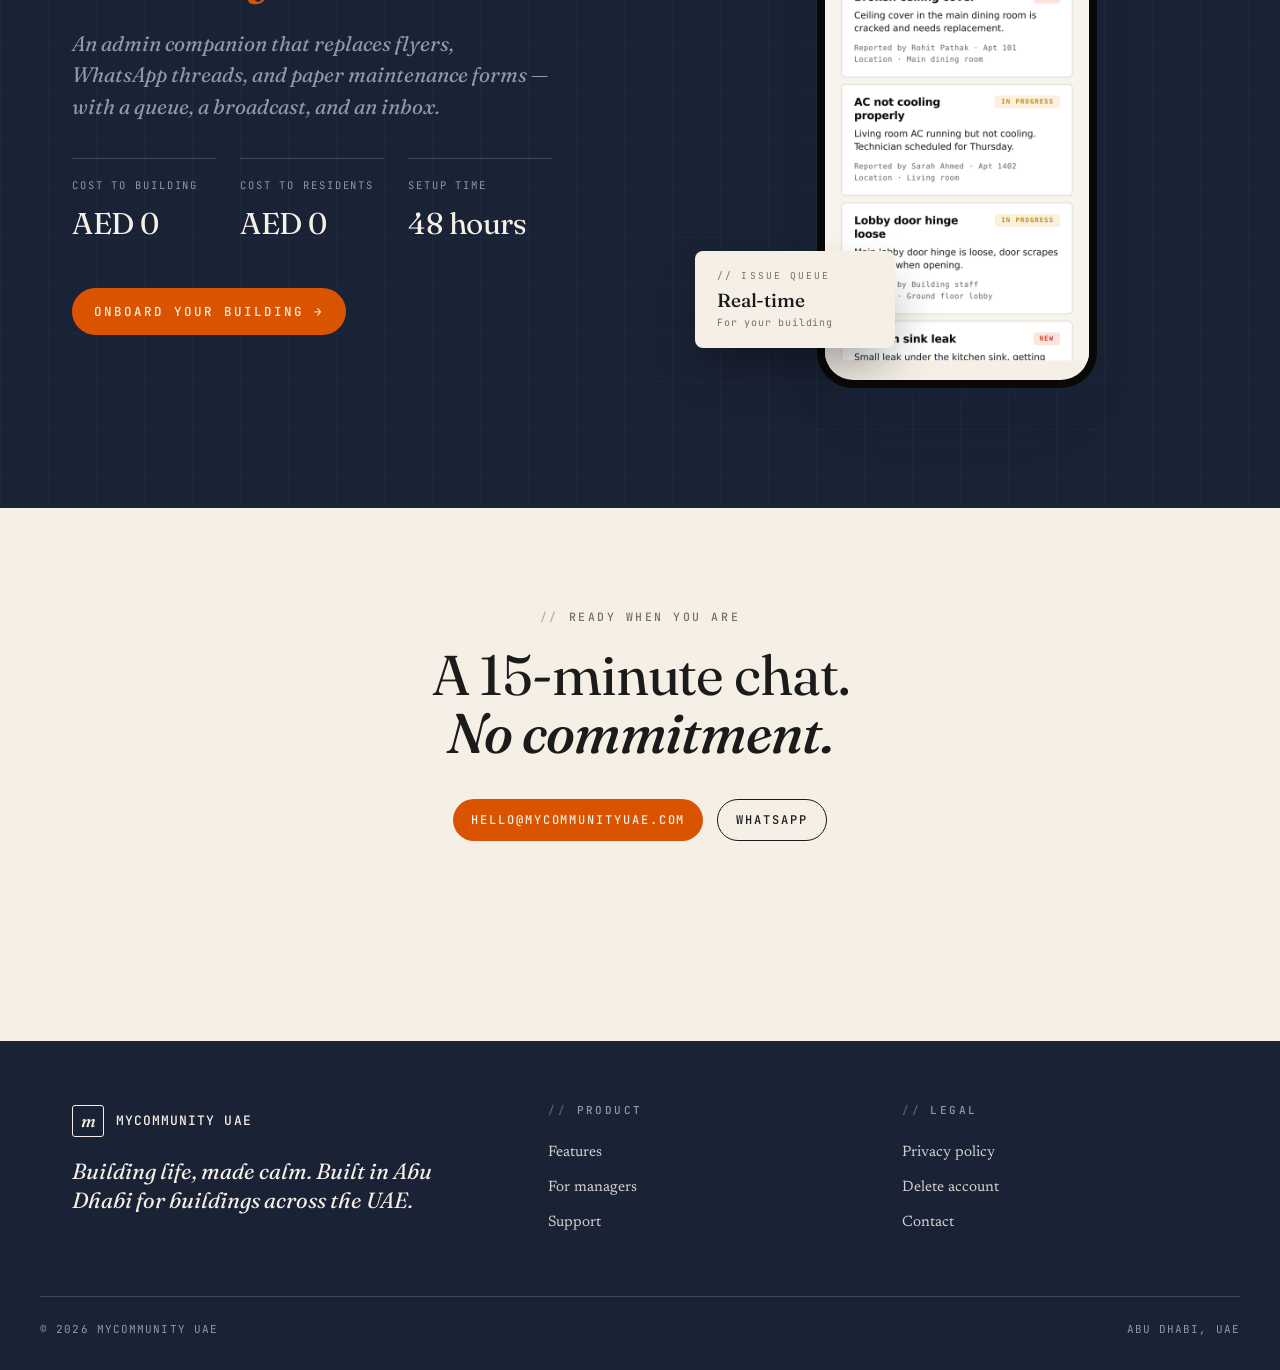
==== commit 7f2cbfa4: "Fix phone screenshot fit with minimal CSS patch Set aspect-ratio to 1/2.17 and object-fit contain on" ====
--- a/index.html
+++ b/index.html
@@ -135,11 +135,10 @@
     position: relative;
     z-index: 1;
     width: 100%; max-width: 320px;
-    aspect-ratio: 600 / 1300;
+    aspect-ratio: 1 / 2.17;
     background: #0a0908;
     border-radius: 44px;
-    padding: 11px;
-    overflow: hidden;
+    padding: 9px;
     box-shadow:
       0 30px 60px -20px rgba(26, 35, 54, 0.45),
       0 60px 100px -40px rgba(26, 35, 54, 0.3);
@@ -147,16 +146,12 @@
   }
   .phone-display .phone-inner {
     width: 100%; height: 100%;
-    border-radius: 34px;
+    border-radius: 36px;
     overflow: hidden;
     background: var(--cream);
     position: relative;
-    display: flex;
-    align-items: flex-start;
-    justify-content: center;
   }
   .phone-display img {
-    display: block;
     width: 100%;
     height: 100%;
     object-fit: contain;
@@ -306,7 +301,7 @@
   }
   .phone-mini {
     width: 100%;
-    aspect-ratio: 1 / 2.05;
+    aspect-ratio: 1 / 2.17;
     background: #0a0908;
     border-radius: 28px;
     padding: 6px;
@@ -322,8 +317,8 @@
     background: var(--cream);
   }
   .phone-mini img {
-    display: block;
-    width: 100%; height: 100%;
+    width: 100%;
+    height: 100%;
     object-fit: contain;
     object-position: top center;
   }
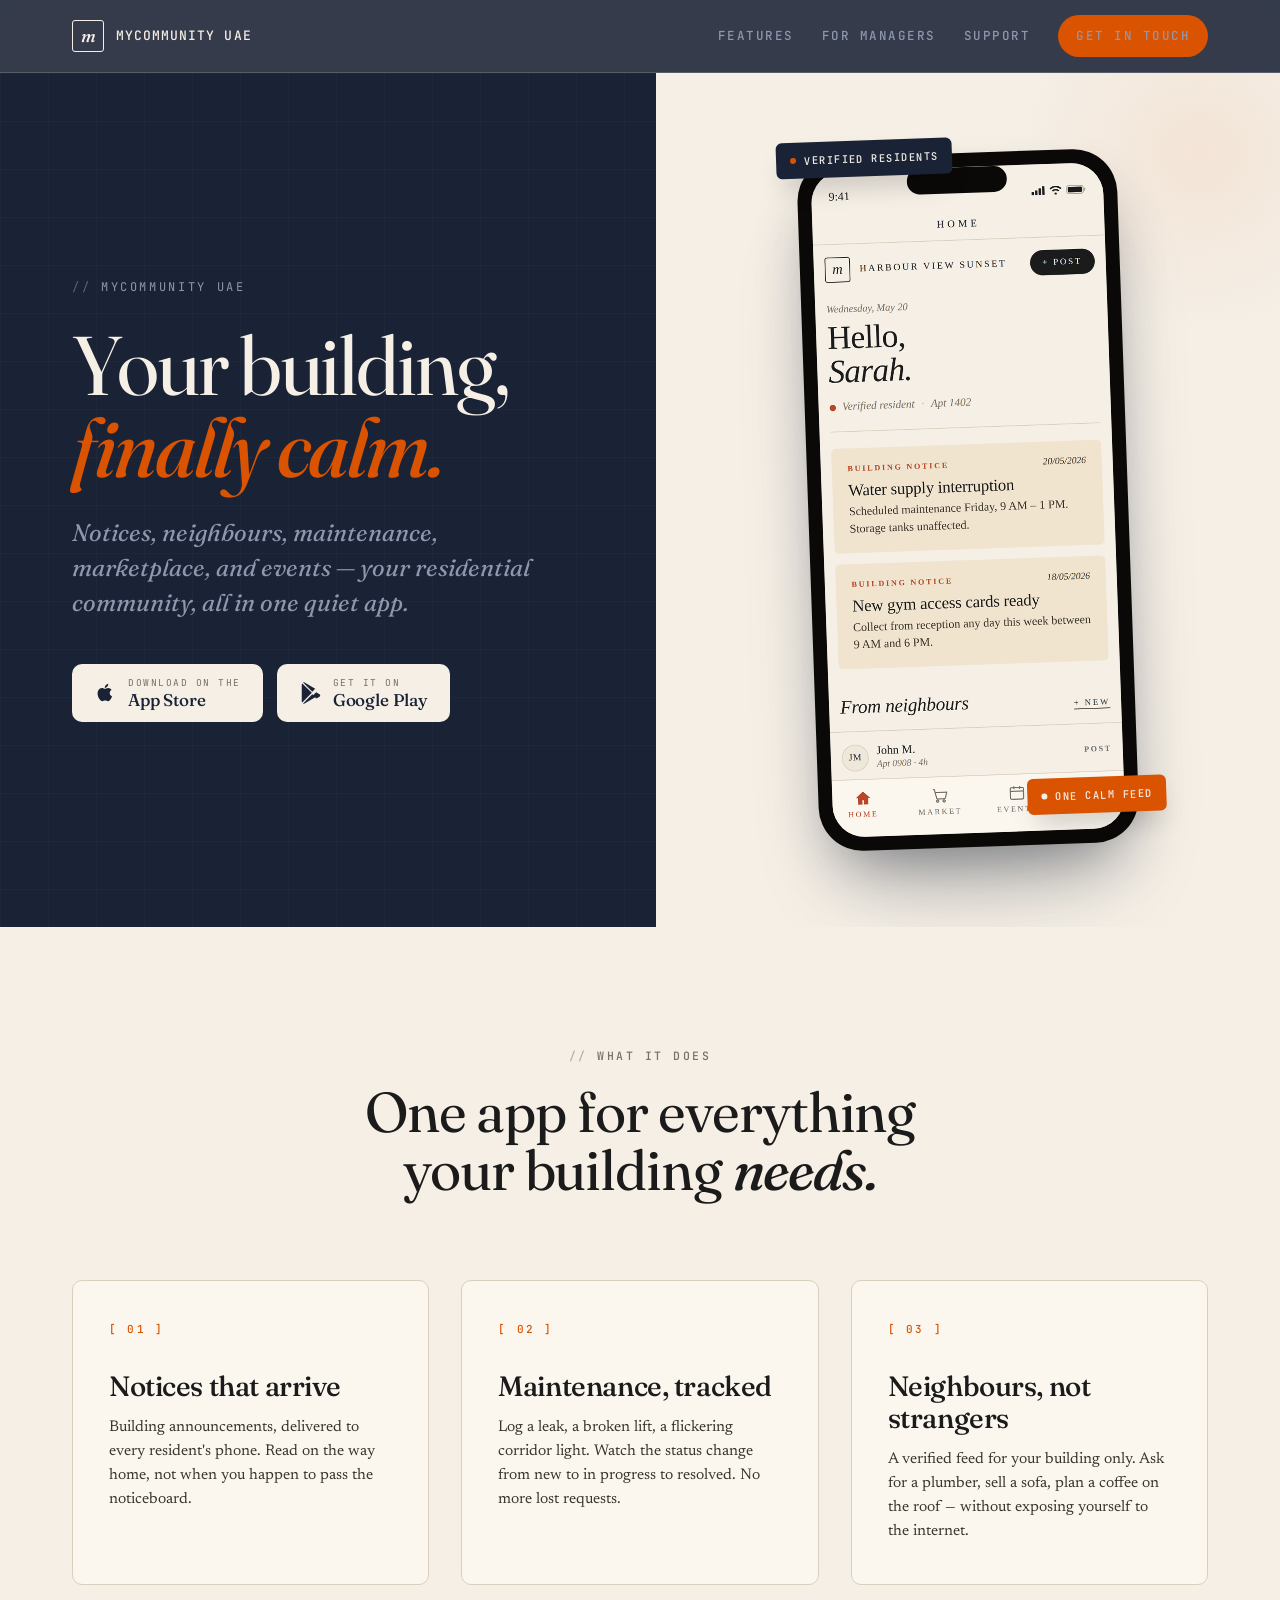
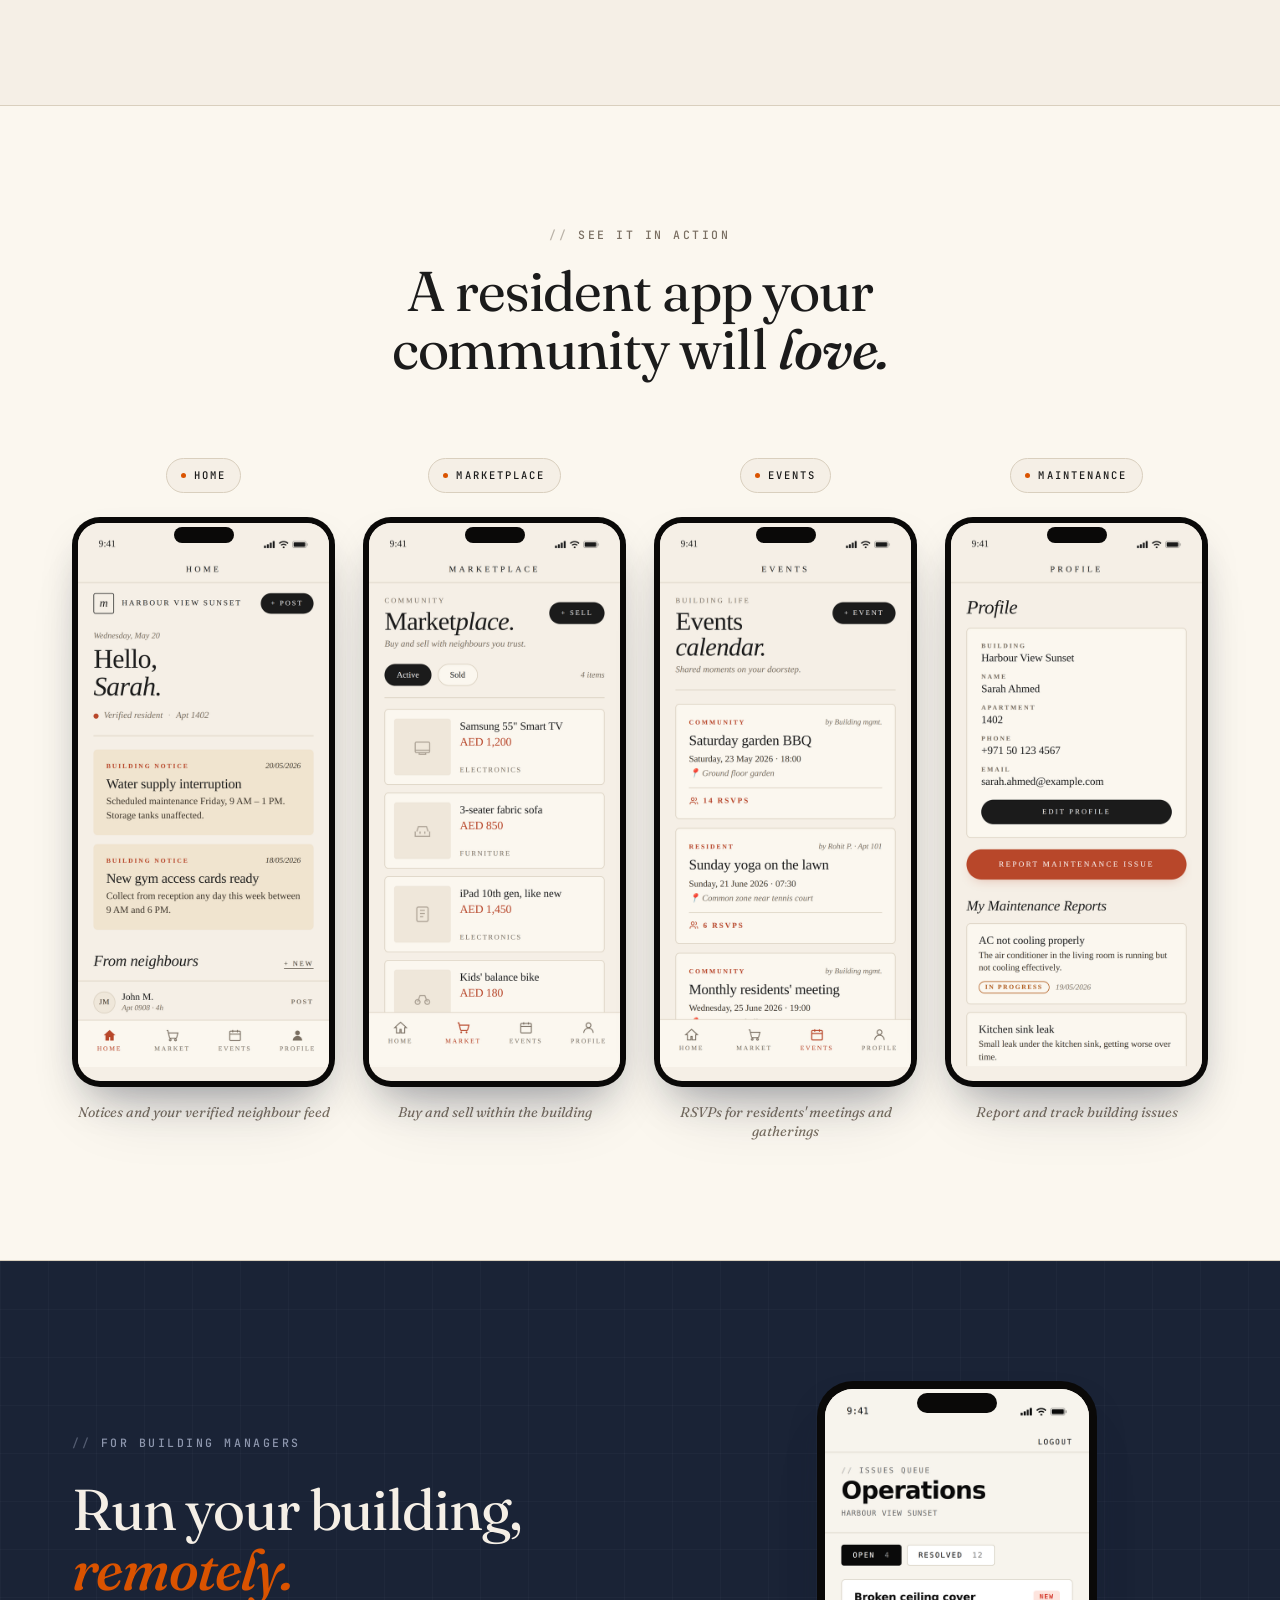
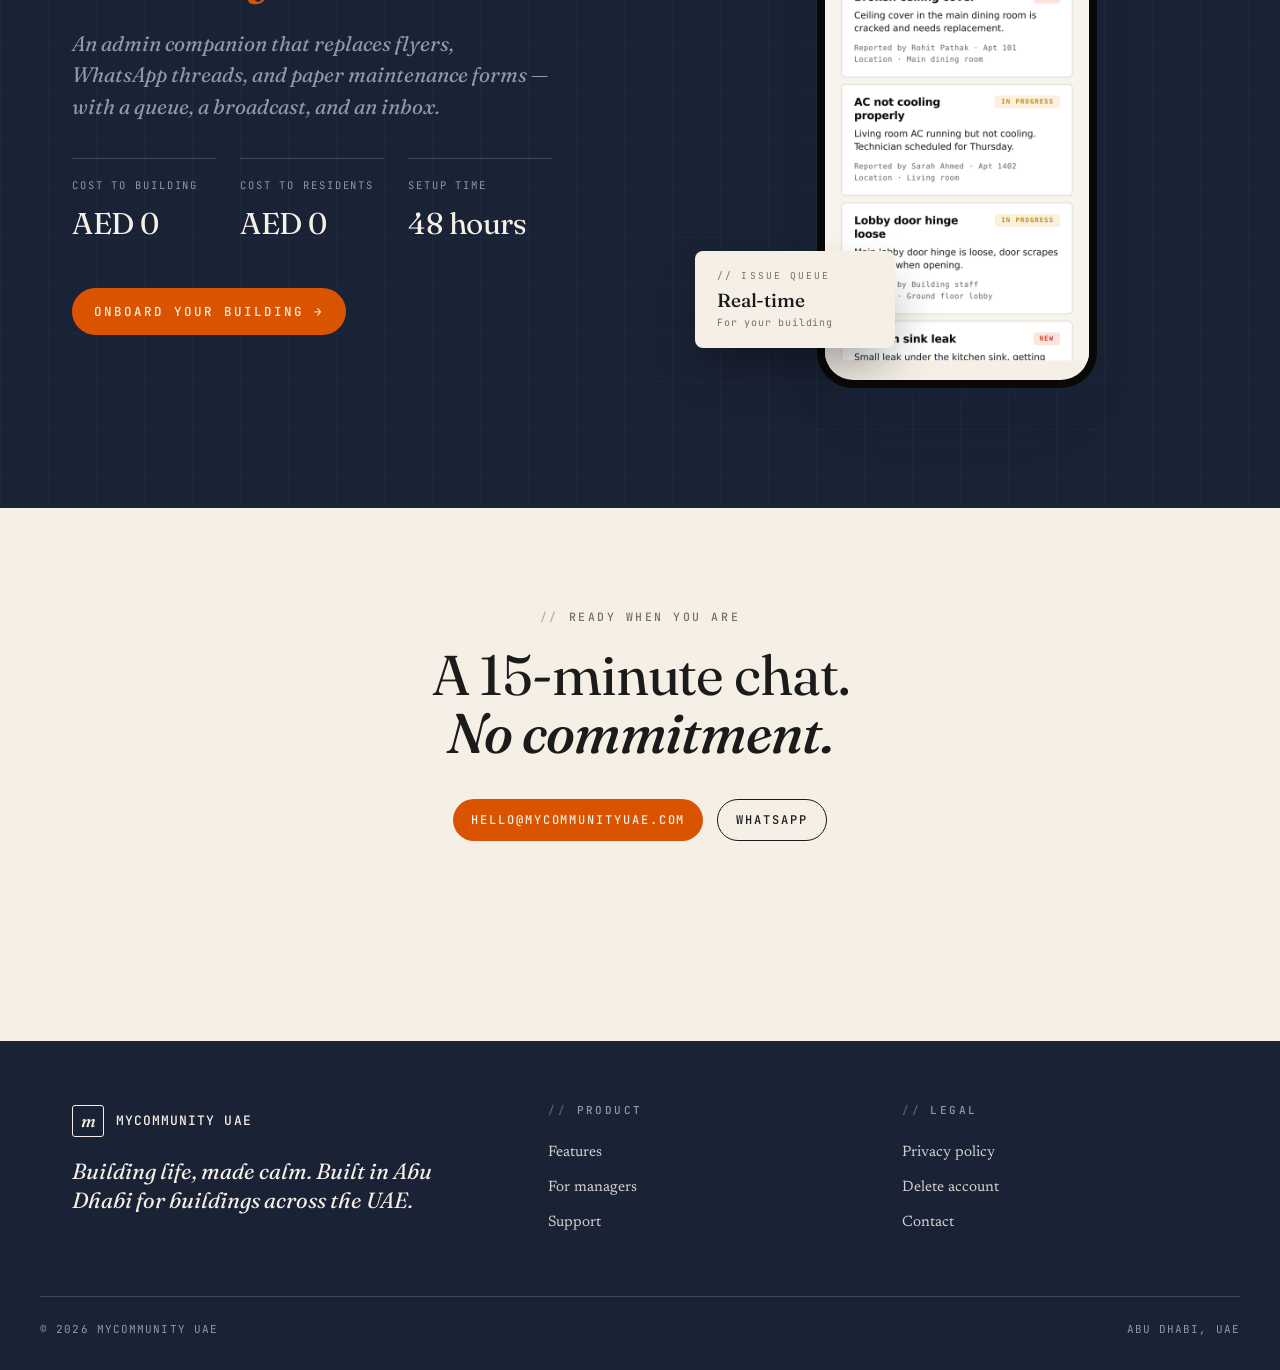
==== commit 0b365d18: "Adjust hero phone frame padding and screenshot fit Update .phone-display bezel padding, inner radius" ====
--- a/index.html
+++ b/index.html
@@ -138,7 +138,7 @@
     aspect-ratio: 1 / 2.17;
     background: #0a0908;
     border-radius: 44px;
-    padding: 9px;
+    padding: 14px;
     box-shadow:
       0 30px 60px -20px rgba(26, 35, 54, 0.45),
       0 60px 100px -40px rgba(26, 35, 54, 0.3);
@@ -146,7 +146,7 @@
   }
   .phone-display .phone-inner {
     width: 100%; height: 100%;
-    border-radius: 36px;
+    border-radius: 32px;
     overflow: hidden;
     background: var(--cream);
     position: relative;
@@ -154,7 +154,7 @@
   .phone-display img {
     width: 100%;
     height: 100%;
-    object-fit: contain;
+    object-fit: cover;
     object-position: top center;
   }
   .phone-display::before {
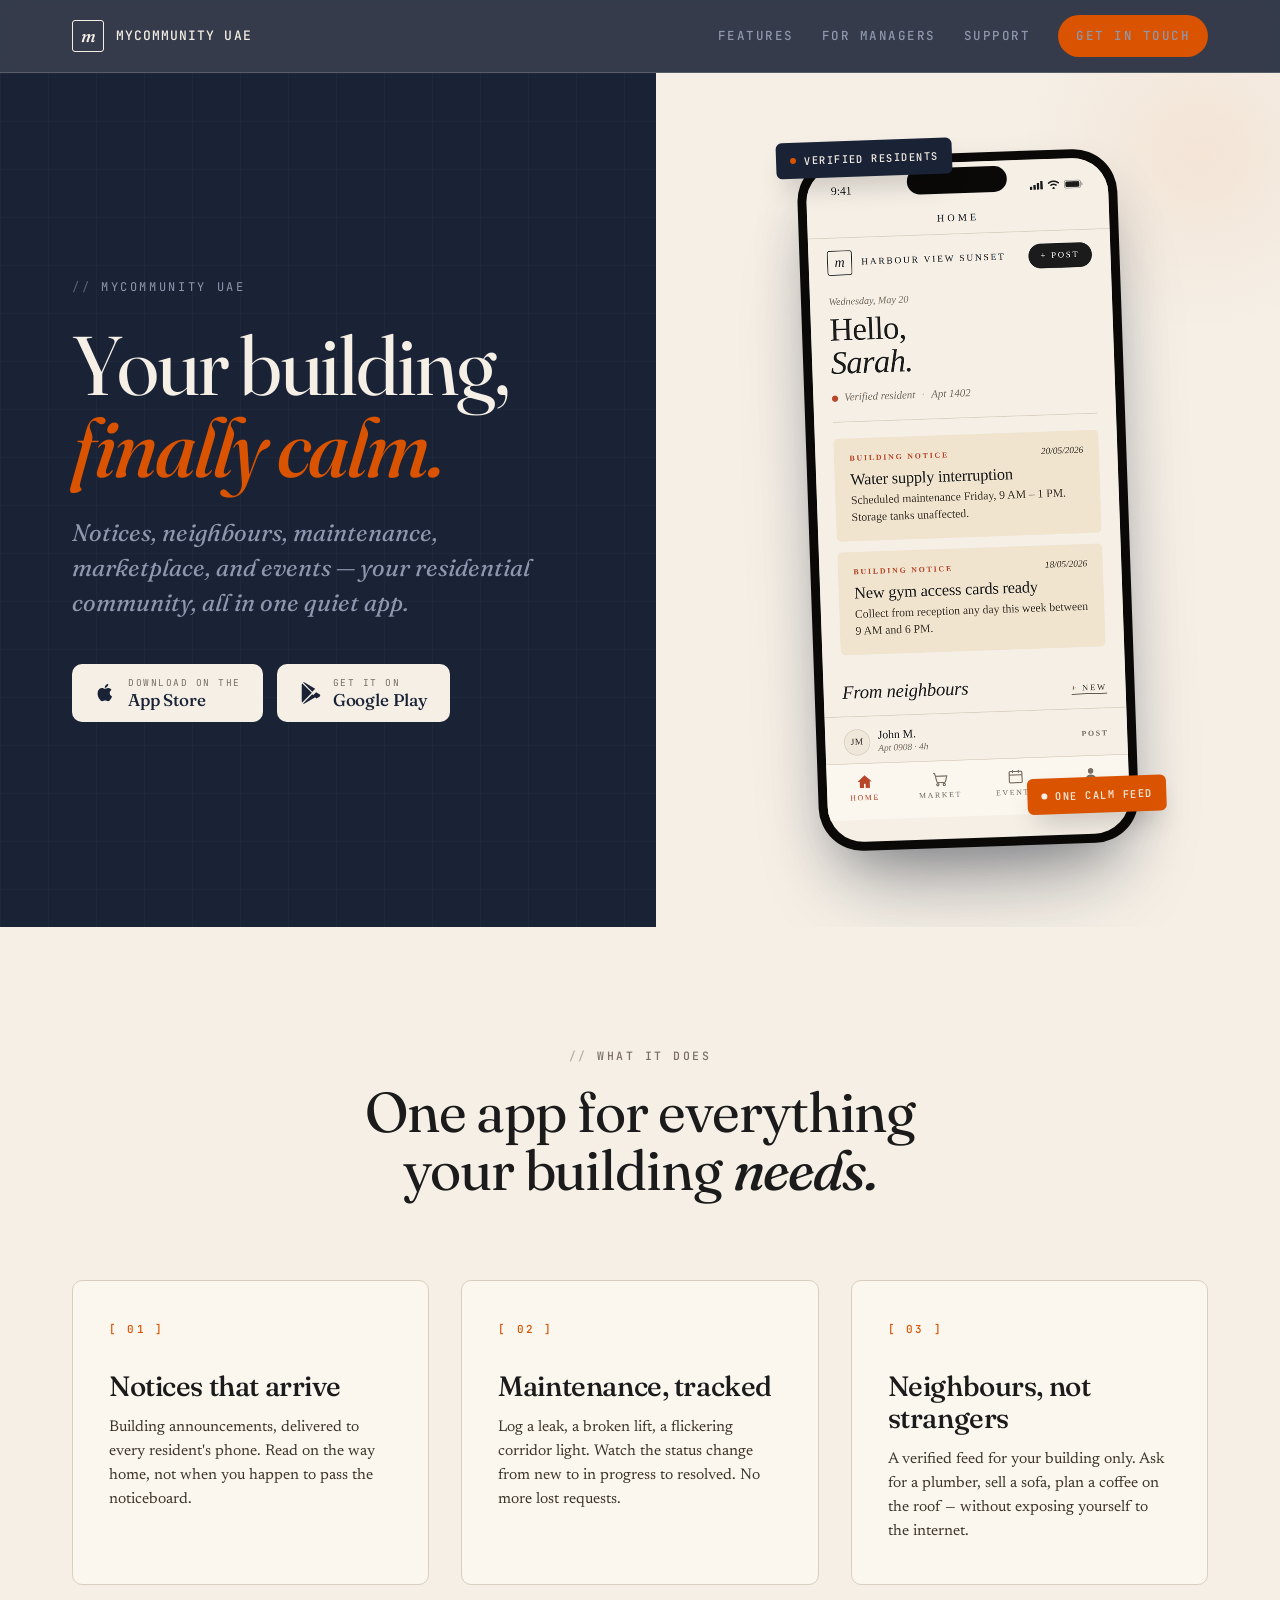
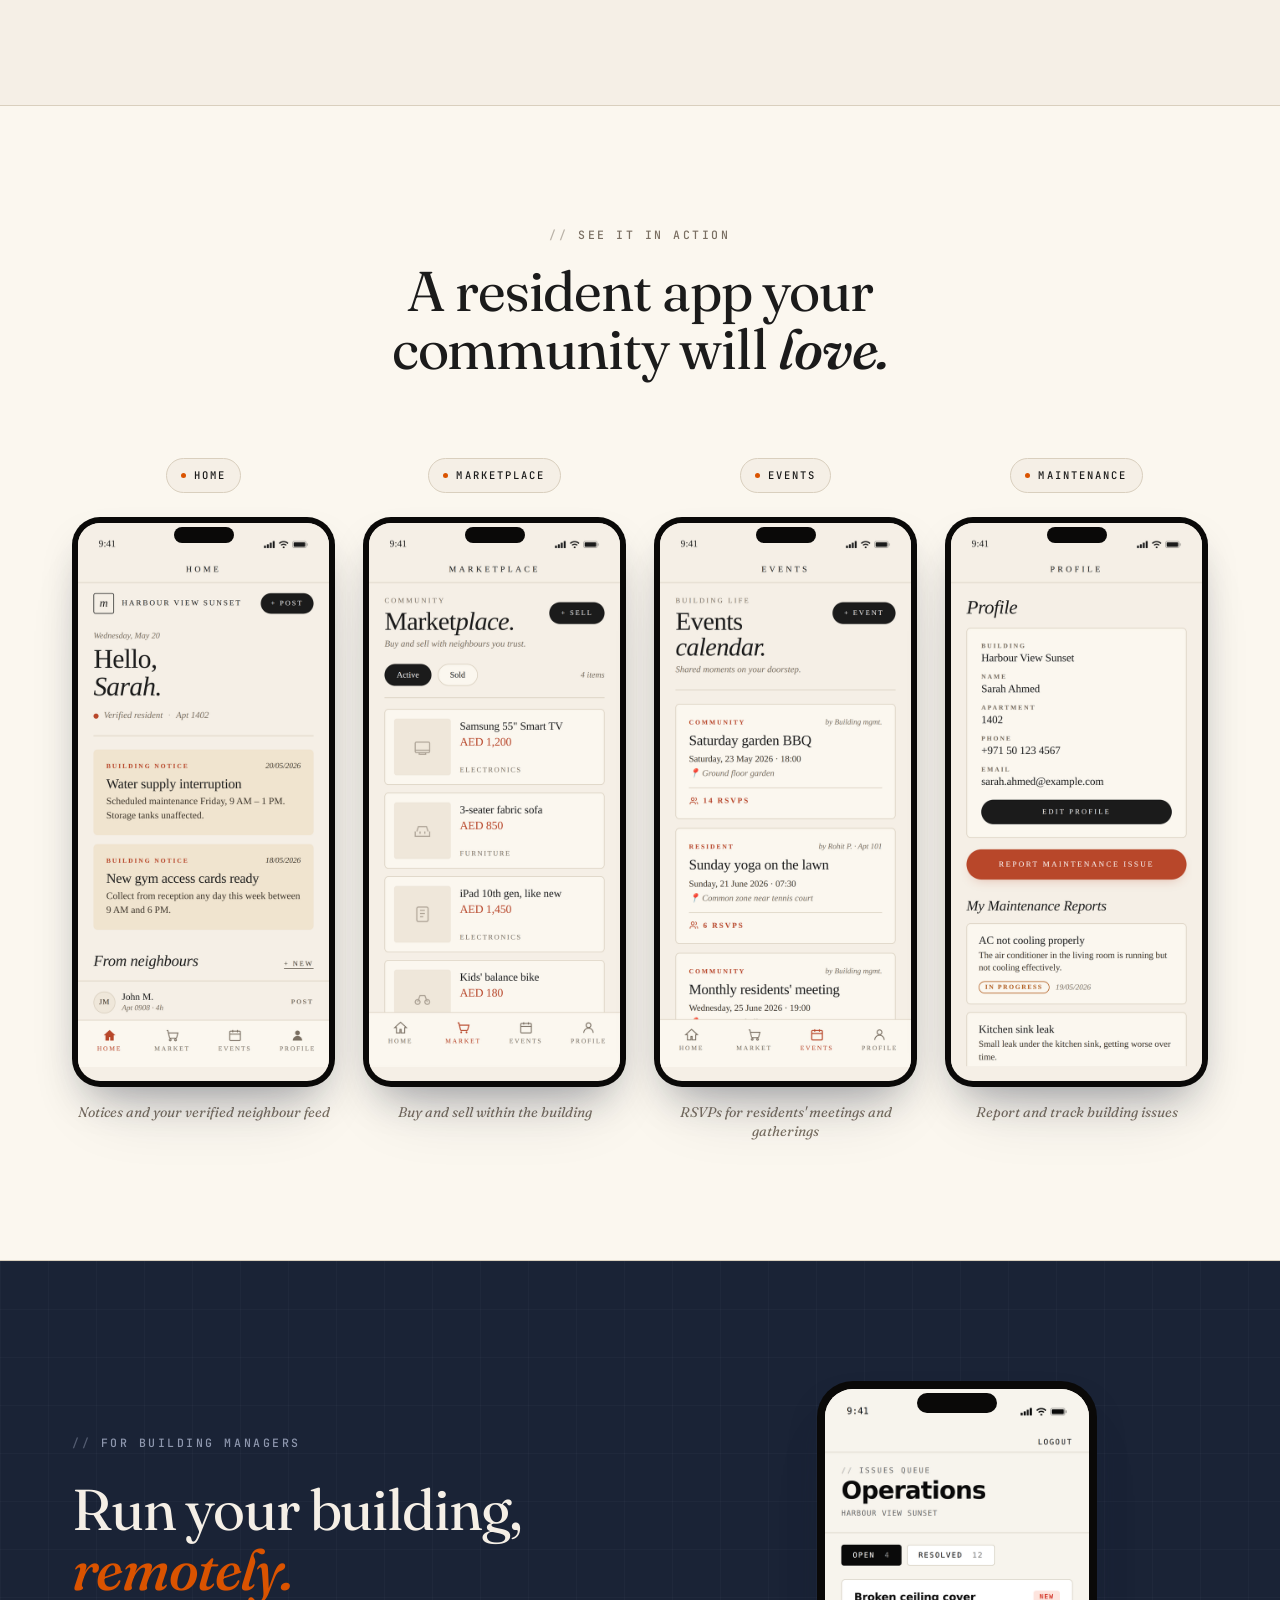
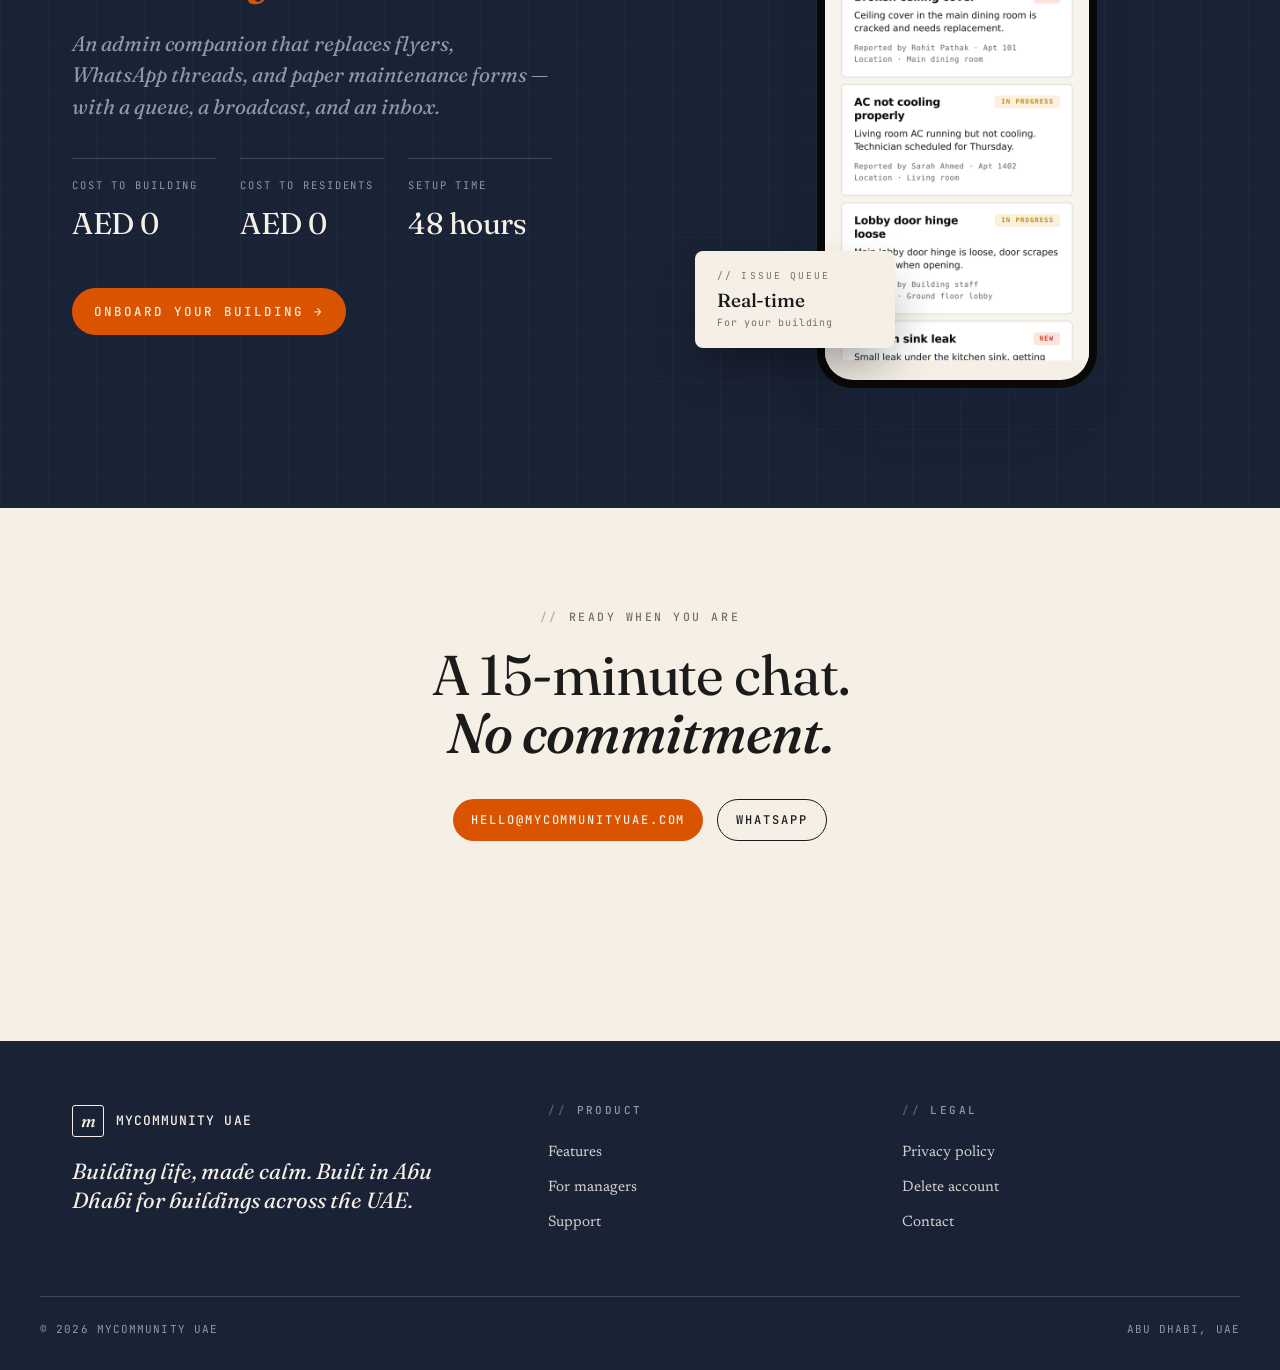
==== commit d0762aac: "Revert "Adjust hero phone frame padding and screenshot fit" This reverts commit 0b365d18fc4d4deedf8b" ====
--- a/index.html
+++ b/index.html
@@ -138,7 +138,7 @@
     aspect-ratio: 1 / 2.17;
     background: #0a0908;
     border-radius: 44px;
-    padding: 14px;
+    padding: 9px;
     box-shadow:
       0 30px 60px -20px rgba(26, 35, 54, 0.45),
       0 60px 100px -40px rgba(26, 35, 54, 0.3);
@@ -146,7 +146,7 @@
   }
   .phone-display .phone-inner {
     width: 100%; height: 100%;
-    border-radius: 32px;
+    border-radius: 36px;
     overflow: hidden;
     background: var(--cream);
     position: relative;
@@ -154,7 +154,7 @@
   .phone-display img {
     width: 100%;
     height: 100%;
-    object-fit: cover;
+    object-fit: contain;
     object-position: top center;
   }
   .phone-display::before {
